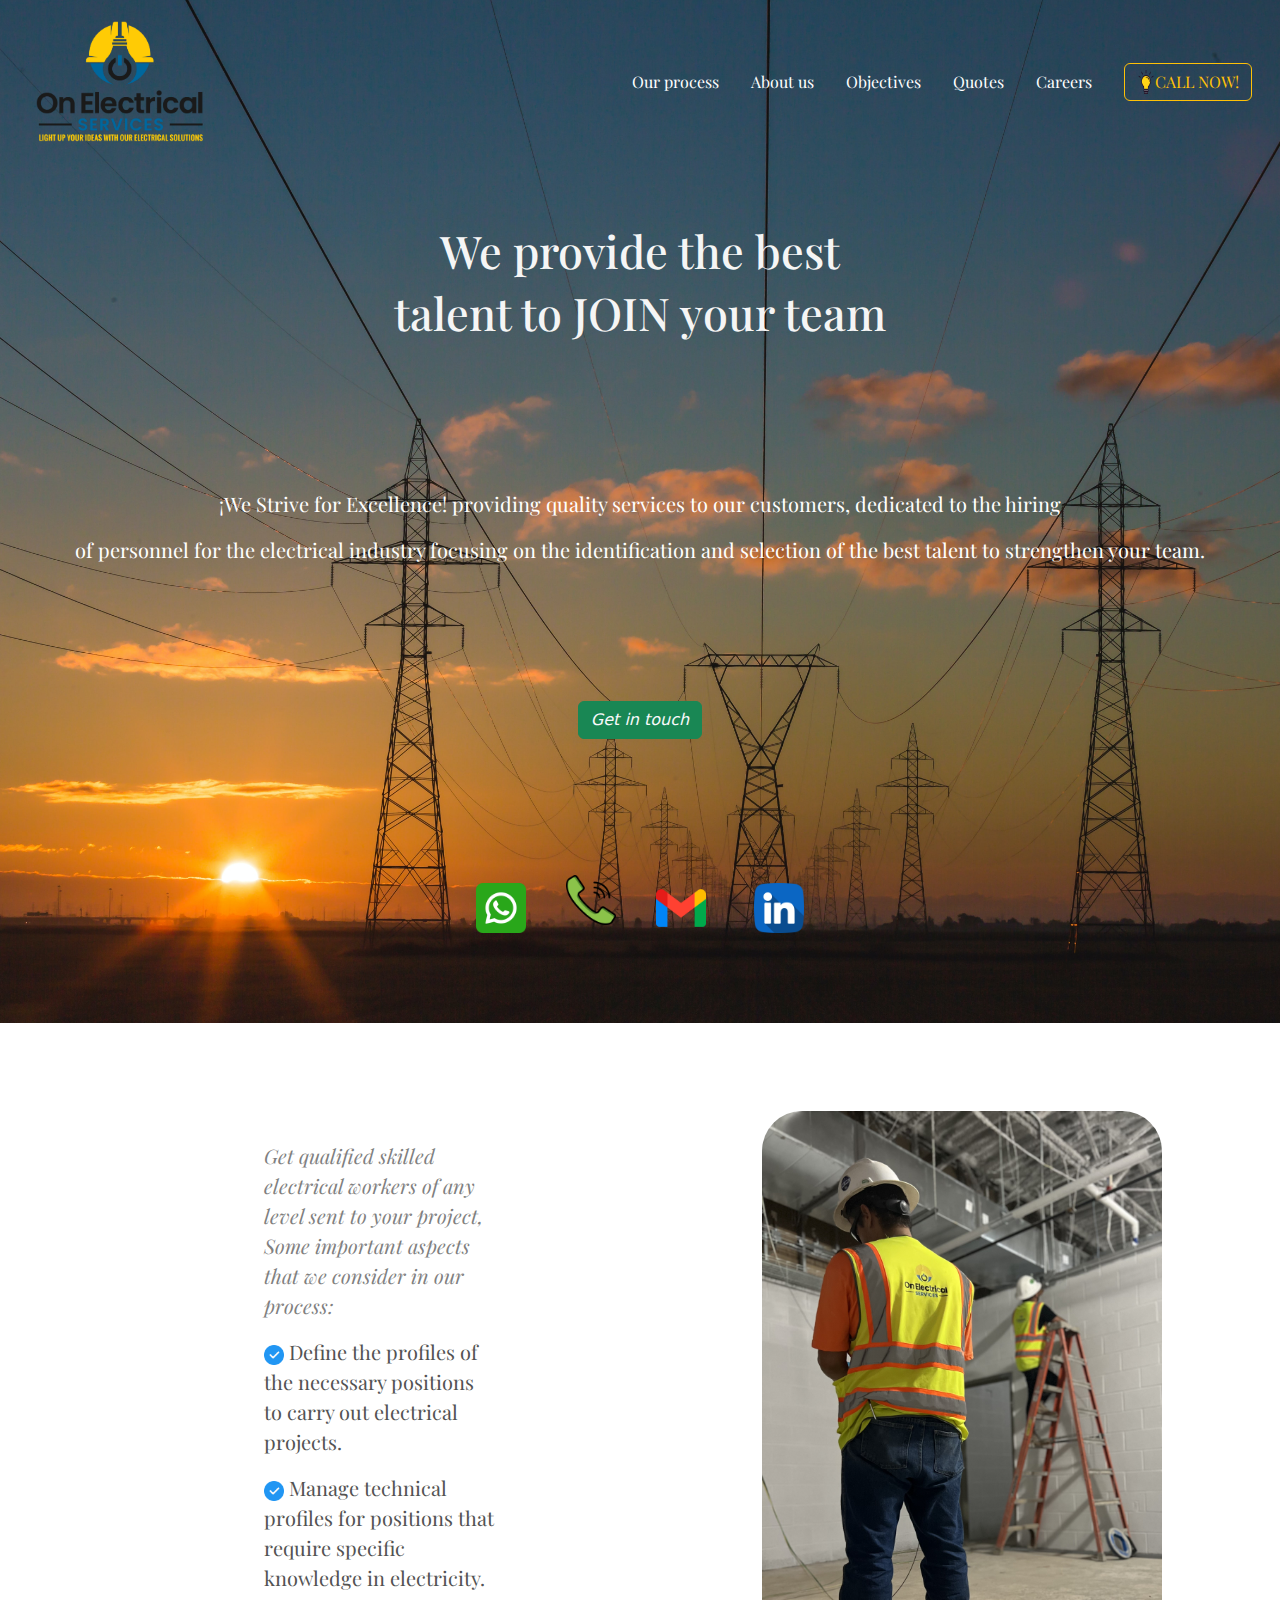
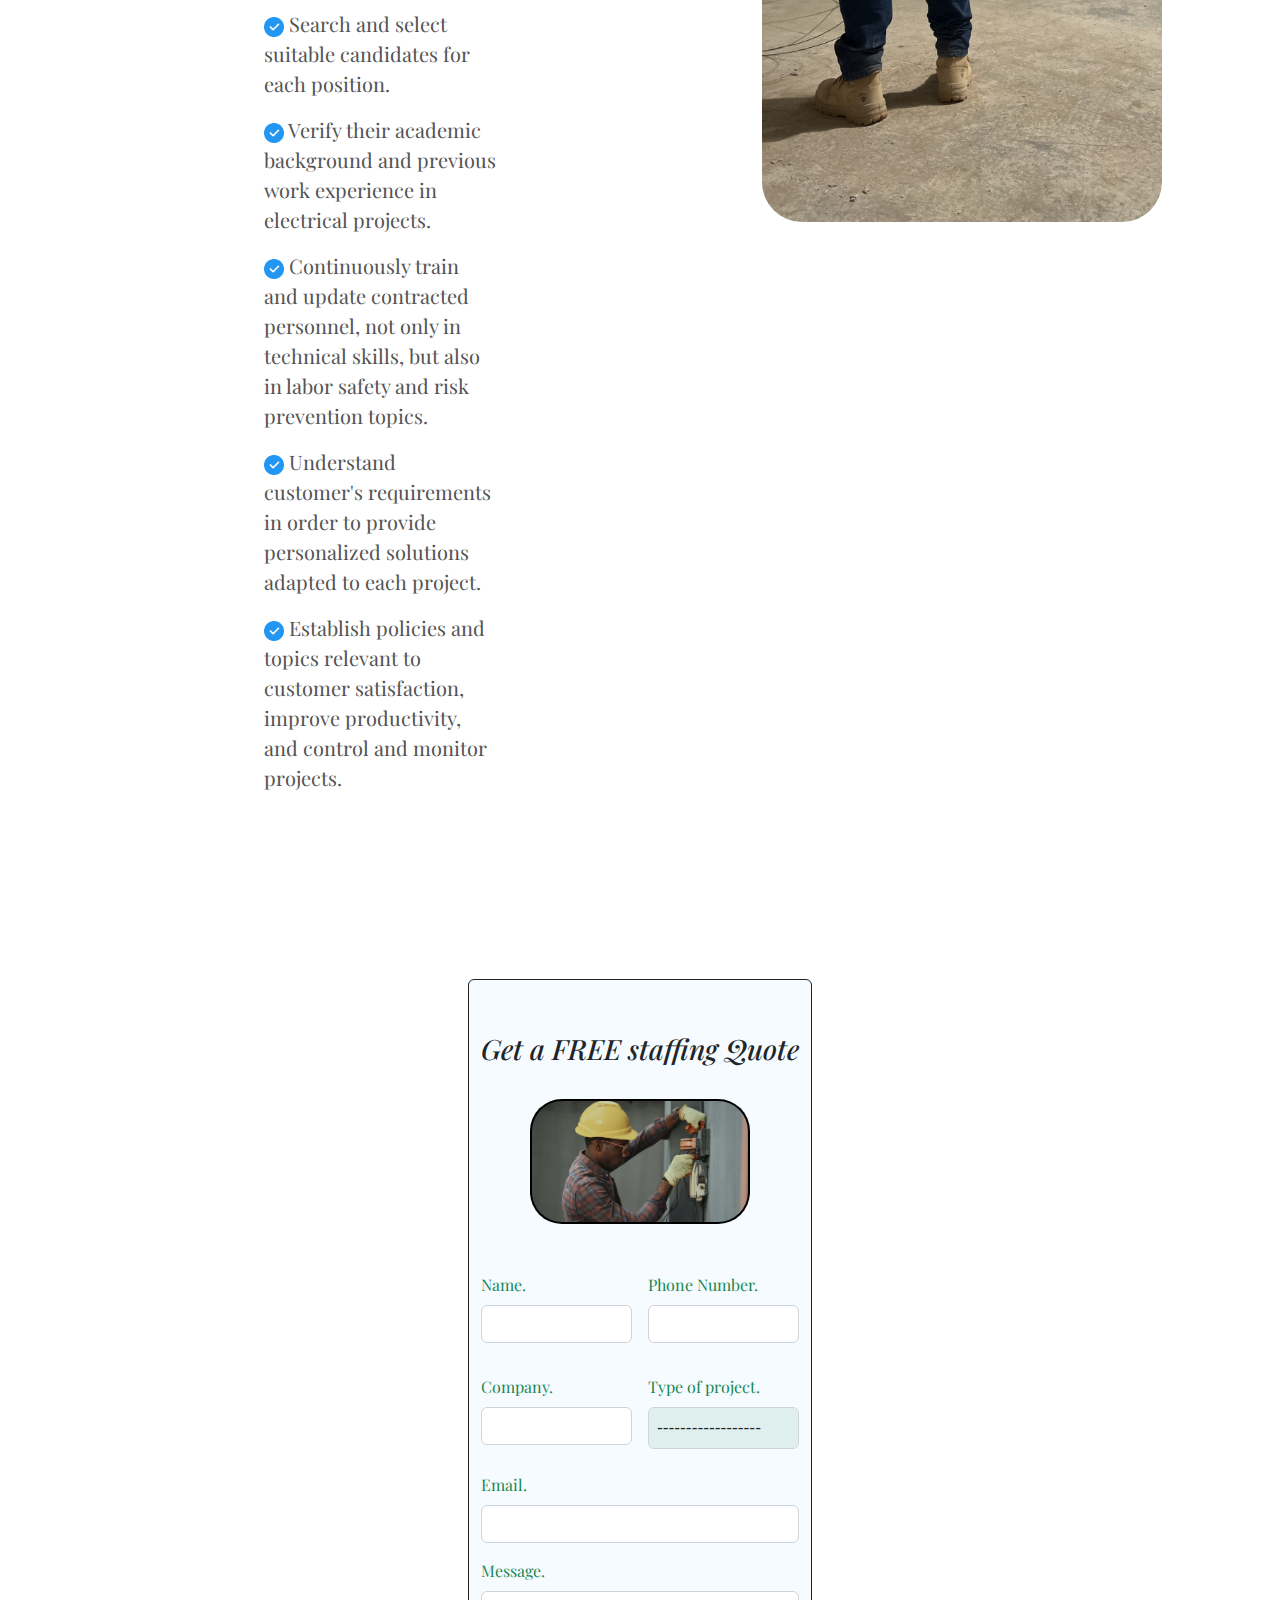
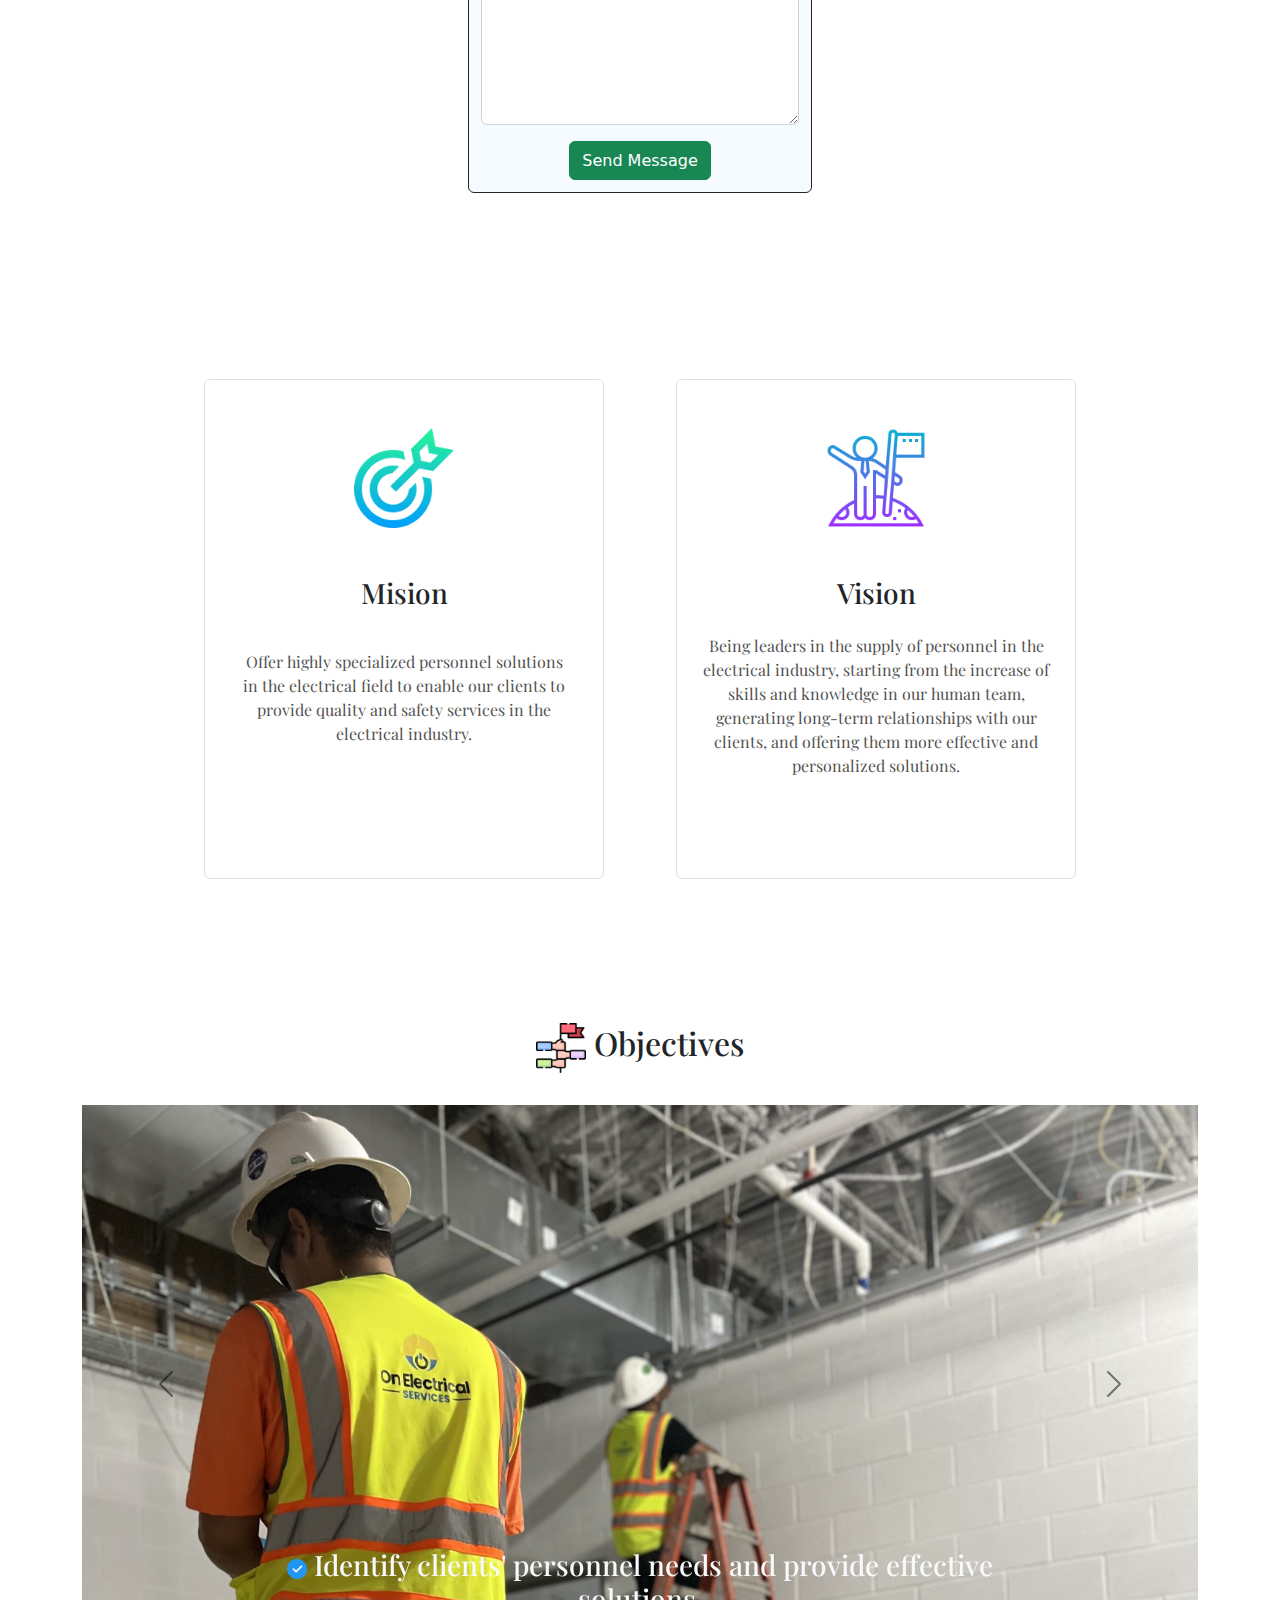
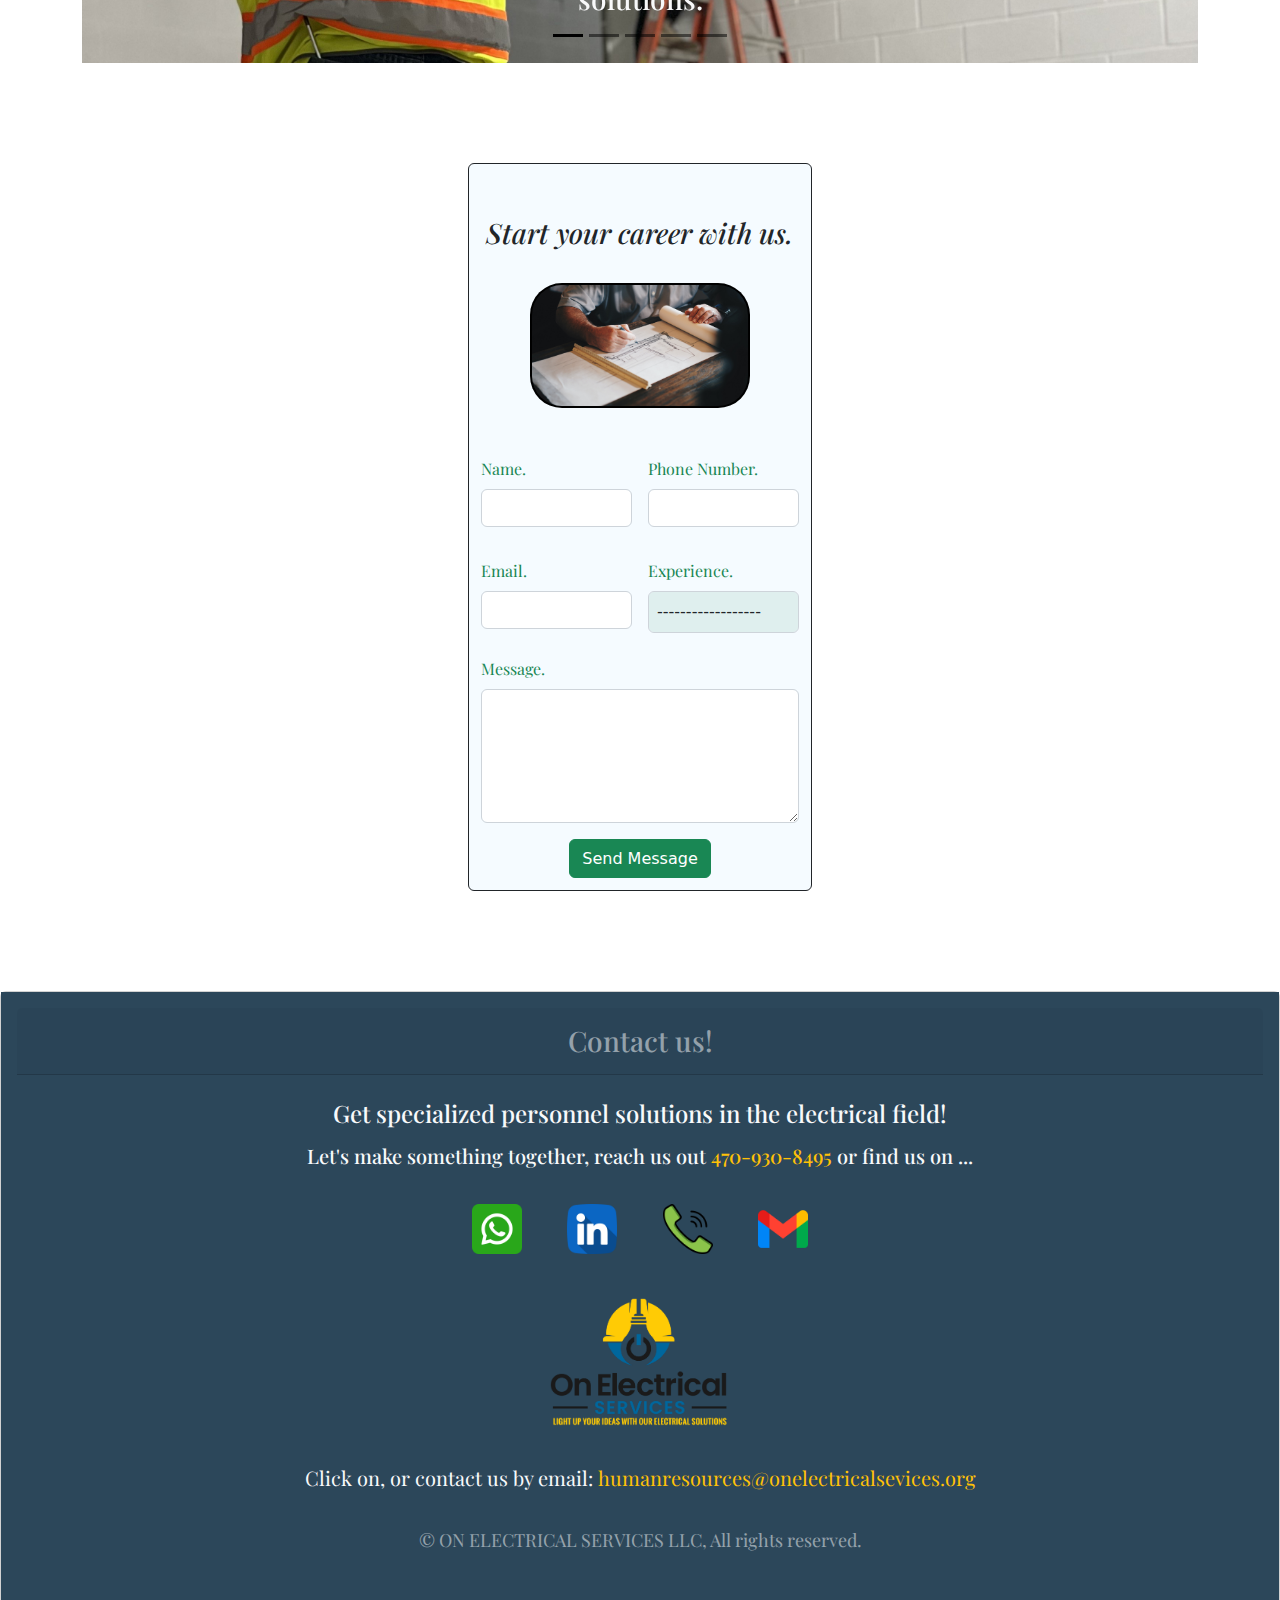
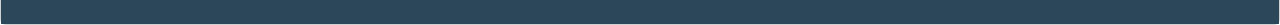
==== index.html @ b0ea3b4b "buttons links and images for send messages" ====
<!DOCTYPE html>
<html lang="en">
<head>
    <meta charset="UTF-8">
    <meta http-equiv="X-UA-Compatible" content="IE=edge">
    <meta name="viewport" content="width=device-width, initial-scale=1.0">
    <!--Favicon-->
    <link rel="shortcut icon" href="./img-PF/favicono.png" type="image/x-icon">
    <!--Mis estilos-->
    <link rel="stylesheet" href="./style.css">
    <!--Estilos de bootstrap-->
    <link rel="stylesheet" href="./bootstrap-5.2.1-dist/css/bootstrap.min.css">

    <title>ON ELECTRICAL SERVICES</title>
    <style>
      @import url('https://fonts.googleapis.com/css2?family=Playfair+Display&display=swap');
      </style>
</head>
<body>
    <!--Navbar-->
    <section>
        <div class="backg" >
            <!--Div del navbar-->
            <div >
                <style>
                    @import url('https://fonts.googleapis.com/css2?family=Roboto:ital,wght@1,300&display=swap');
                    </style>
                <nav class="navbar navbar-expand-lg  ">
                    <div class="container-fluid">
                      <a class="navbar-brand" href="#"><img class="logo1 my-2 mx-4" src="./img-PF/LogoOES.png" alt=""></a>
                      <button class="navbar-toggler" type="button" data-bs-toggle="collapse" data-bs-target="#navbarNavAltMarkup" aria-controls="navbarNavAltMarkup" aria-expanded="false" aria-label="Toggle navigation">
                        <span class="navbar-toggler-icon"></span>
                      </button>
                      <div class="collapse navbar-collapse" id="navbarNavAltMarkup">
                        <div class="navbar-nav ms-auto d-flex align-items-center">
                          <a class="nav-link active text-white newfont fontz hoverbutton mx-2" href="#Ourprocess">Our process</a>
                          <a class="nav-link active text-white fontz hoverbutton mx-2" href="#Aboutus">About us</a>
                          <a class="nav-link active text-white fontz hoverbutton mx-2" href="#Objectives">Objectives</a>
                          <a class="nav-link active text-white fontz hoverbutton mx-2" href="#Quotes">Quotes</a>
                          <a class="nav-link active text-white fontz hoverbutton mx-2" href="#Careers">Careers</a>
                          <div>
                            <a href="tel:+14703143594"><button type="button" class="btn btn-outline-warning mx-3 d-flex fontz"> <img  class="bombilla" src="./img-PF/bombilla.png" alt=""> CALL NOW!</button></a>
                            

                          </div>
                        </div>
                      </div>
                    </div>
                  </nav>
    
            </div>

            <!--div del banner-->
            <div class="bannerwp">
              <style>
                @import url('https://fonts.googleapis.com/css2?family=Roboto:ital,wght@1,500&display=swap');
                </style>
                <!--Div del titulo del banner-->
              <div class="text-center title">
                <h1 class="title1">We provide the best</h1>
                <h1 class="title1"> talent to JOIN your team</h1>
              </div>
              <!--div del parrafo del banner-->
              <div class="parrafo">
                <style>
                  @import url('https://fonts.googleapis.com/css2?family=Roboto:ital,wght@1,300&display=swap');
                  </style>
                <p class="text-center parrafobanner">
                  ¡We Strive for Excellence! providing quality services to our customers, dedicated to the hiring
                 </p>
                 <p class="text-center parrafobanner">
                   of personnel for the electrical industry focusing on the identification and selection of the best talent to strengthen your team.
                 </p>
              </div>
              <div> <!--Texto para el responsive-->
                <p class="text-center parrafobanner_responsive">
                  ¡We Strive for Excellence! providing quality services to our customers, dedicated to the hiring of personnel for the electrical industry focusing on the identification and selection of the best talent to strengthen your team.
                 </p>
              </div>
              <!-- <div class="d-flex justify-content-center" >
                <img class="icono1 " src="./img-PF/bombilla.png" alt="">
              </div> -->
              
              <!-- <div class="parrafo2">
                <p class="text-center parrafobanner">Our team of electricians works with you and your budget</p>
                <p class="text-center parrafobanner">to provide you with practical and affordable electrical repairs and installations.</p>
              </div> -->

              <!-- <div class="parrafo3">
                <h1 class=" text-center parrafobanner2"> ¡GET YOUR QUOTE!</h1>
              </div> -->

              <div class="d-flex justify-content-center buttongt ">
                <button type="submit" class="btn btn-success newfont mbutton text-light"> <i class="material-icons  "> <a href="#message" class="text-light">Get in touch</a> </i> </button>

            </div>

              <div class="d-flex justify-content-center buttongt">
                <a href="http://wa.me/14703143594" target="_blank" rel="noopener noreferrer"> <img class="img6 iconw m-4" src="./img-PF/whatsapp.png" alt=""></a>
                <a href="tel:+14703143594" target="_blank" rel="noopener noreferrer"> <img class="img6 iconw m-3 " src="./img-PF/telefono.png" alt=""></a>
                <a href="mailto:humanresources@onelectricalsevices.org" target=" rel="noopener noreferrer"> <img class="img6 iconw m-4" src="./img-PF/gmail.png" alt=""></a>
                <a href="mailto:humanresources@onelectricalsevices.org" target=" rel="noopener noreferrer"> <img class="img6 iconw m-4" src="./img-PF/linkedin.png" alt=""></a>
              </div>

            </div>


        </div>

    </section>

    <!--segundo banner con menciones y fotos-->

    <section class="m-5" id="Ourprocess">

      <div class="w-100 backcolorcards1 my-5 mx-3 rounded fontz1 d-flex flex-wrap">
        <div class="widthmention1 paddingchecks1 align-items-center">
          <div class="paddingchecks1">
            <div class="">
              <p> <i> Get qualified skilled electrical workers of any level sent to your project, Some important aspects that we consider in our process: </i></p>
             </div>
  
             <div class="fontz12">
              <p> <img class="iconcheck" src="./img-PF/comprobar.png" alt=""> Define the profiles of the necessary positions to carry out electrical projects.</p>
  
             </div>
             <div class="fontz12">
              <p> <img class="iconcheck" src="./img-PF/comprobar.png" alt=""> Manage technical profiles for positions that require specific knowledge in electricity.</p>
  
             </div>
             <div class="fontz12">
              <p> <img class="iconcheck" src="./img-PF/comprobar.png" alt=""> Search and select suitable candidates for each position.</p>
  
             </div>
             <div class="fontz12">
              <p> <img class="iconcheck" src="./img-PF/comprobar.png" alt=""> Verify their academic background and previous work experience in electrical projects.</p>
  
             </div>
             <div class="fontz12">
              <p> <img class="iconcheck" src="./img-PF/comprobar.png" alt=""> Continuously train and update contracted personnel, not only in technical skills, but also in labor safety and risk prevention topics.</p>
  
             </div>
             <div class="fontz12">
              <p> <img class="iconcheck" src="./img-PF/comprobar.png" alt=""> Understand customer's requirements in order to provide personalized solutions adapted to each project.</p>
  
             </div>
             <div class="fontz12">
              <p> <img class="iconcheck" src="./img-PF/comprobar.png" alt=""> Establish policies and topics relevant to customer satisfaction, improve productivity, and control and monitor projects.</p>
  
             </div>

          </div>


        </div>

        <div class="widthmention2 paddingchecks2 ms-auto">
          <div class="d-flex align-items-center">
            <div class="fontz12 d-flex align-items-center m-auto">
              <img class=" d-flex align-items-center imagechecks" src="./img-PF/Electrician1.jpg" alt="">
    
             </div>

          </div>
  
  
  
        </div>
        
      </div>


    </section>

    <section class="marginsam" id="Quotes">

      <div class=" my-5 mx-3 rounded">
       <!--SEND ME A MESSAGE-->
        <!--backcolorgt estilo de color blanco al rededor-->
      <div class="" id="message">
        <div class="d-flex justify-content-center">
            <div class="wsize border border-dark rounded marginsam p-1 backcolorcardsm">
                <div class="d-flex justify-content-center">
                    <h3 class="newfont mt-5"> <i class=""> Get a FREE staffing Quote</i></h3>
                </div>
                <div class="d-flex justify-content-center">
                    <div>
                        <img class="logosize rounded-5" src="./img-PF/ELECTRICIDAD 3.jpg" alt="">
                    </div>
                </div>
                <form action="https://getform.io/f/01c51d78-74ae-4332-b6d8-8dd21e4e601a" method="POST">
                  <div class="my-3 d-flex">
                    <div class="w-50 m-2">
                        <label for="exampleInputname1" class="form-label newfont text-success">Name.</label>
                        <input type="text" class="form-control" id="name" aria-describedby="namelHelp" name="name" >
                    </div>
                    <div class="w-50 m-2">
                        <label for="exampleInputname1" class="form-label newfont text-success">Phone Number.</label>
                        <input type="text" class="form-control" id="name" aria-describedby="namelHelp" name="phoneNumber" >
                    </div>
                    
                    <!-- <div id="textHelp" class="form-text">We'll never share your email with anyone else.</div> -->
                  </div>

                  <div class="my-3 d-flex">
                    <div class="w-50 m-2">
                        <label for="exampleInputname1" class="form-label newfont text-success">Company.</label>
                        <input type="text" class="form-control" id="name" aria-describedby="namelHelp" name="Company" >
                    </div>

                    <div class="w-50 m-2">
                        <label for="exampleInputname1" class="form-label newfont text-success">Type of project.</label>
                        <select type="text" class="form-control bg-success p-2 text-dark bg-opacity-10" id="name" aria-describedby="namelHelp" name="typeofproject"  >
                          <option class="newfont1" value="">------------------</option>

                          <option class="newfont1" value="">Industrial</option>
                          <option class="newfont1" value="">Comercial</option>
                          <option class="newfont1" value="">Other</option>
                        </select>
                    </div>
                    
                  
                    
                    <!-- <div id="textHelp" class="form-text">We'll never share your email with anyone else.</div> -->
                  </div>
                  <div class="my-3">
                    <div class="m-2">
                        <label for="exampleInputname1" class="form-label newfont text-success">Email.</label>
                        <input type="text" class="form-control" id="name" aria-describedby="namelHelp" name="email" >

                    </div>
                  </div>




                  <div class="my-3">
                    <div class="m-2">
                        <label for="exampleFormControlTextarea1" class="form-label newfont text-success">Message.</label>
                <textarea class="form-control" id="description" name="message" rows="5" placeholder=" "></textarea>

                    </div>
                  </div>
                  <div class="d-flex justify-content-center ">
                    <button type="submit" class="btn btn-success newfont mb-2"> <i class="material-icons newfont "></i> Send Message </button>

                </div>
                </form>
            </div>
        </div>
    </div>

      </div>


    </section>


    <!--mision y vision-->
    <section class="marginmyv" id="Aboutus">
      <div class="backcolor m-5">
        <style> @import url('https://fonts.googleapis.com/css2?family=Inika:wght@700&display=swap'); </style>
        <div class="d-flex justify-content-around flex-wrap">

            <!--mision-->
            <div class="card m-3 border border-info-subtle" style="width: 400px; height: 500px;">
              <div class="d-flex justify-content-center my-5">
                <img style="width: 100px; height: 100px;" src="./img-PF/mision.png" alt="">
              </div>
                <div class="backcolorcard d-flex justify-content-center align-items-center text-center">
                  <h3 class=" card-title newfont text-dark">Mision</h3>
                </div>
                <div class="card-body">
                  <div>
                    <p class="newfont1 text-center p-3"> Offer highly specialized personnel solutions in the electrical field to enable our clients to provide quality and safety services in the electrical industry. </p>

                  </div>

                </div>
              </div>

              <!--vision-->
              <div class="  card m-3 border border-info-subtle" style="width: 400px; height: 500px;">
                <div class="d-flex justify-content-center my-5">
                  <img style="width: 100px; height: 100px;" src="./img-PF/vision.png" alt="">
                </div>
                <div class=" backcolorcard d-flex justify-content-center align-items-center text-center">
                  <h3 class=" card-title newfont text-dark">Vision</h3>
                </div>
                <div class="">
                  <div>
                    <p class="newfont1 text-center p-3"> Being leaders in the supply of personnel in the electrical industry, starting from the increase of skills and knowledge in our human team, generating long-term relationships with our clients, and offering them more effective and personalized solutions. </p>
                  </div>

                </div>
              </div>
      
        </div>
      
      </div>
      
    </section>

    <!--Carrusel Objetivos-->

   <section class="m-5" id="Objectives">
    <div class="container my-5">
      <div class="d-flex justify-content-center m-3" >
        <h2 class="newfont"> <img class="my-2" style="width: 50px; height: 50px;" src="./img-PF/obj2.png" alt=""> Objectives</h2>
      </div>
      <div id="carouselExampleDark" class="carousel carousel-dark slide" data-bs-ride="carousel">
        <div class="carousel-indicators">
          <button type="button" data-bs-target="#carouselExampleDark" data-bs-slide-to="0" class="active" aria-current="true" aria-label="Slide 1"></button>
          <button type="button" data-bs-target="#carouselExampleDark" data-bs-slide-to="1" aria-label="Slide 2"></button>
          <button type="button" data-bs-target="#carouselExampleDark" data-bs-slide-to="2" aria-label="Slide 3"></button>
          <button type="button" data-bs-target="#carouselExampleDark" data-bs-slide-to="3" aria-label="Slide 4"></button>
          <button type="button" data-bs-target="#carouselExampleDark" data-bs-slide-to="4" aria-label="Slide 5"></button>
        </div>
        <div class="carousel-inner">
          <div class="carousel-item active" data-bs-interval="7000">
            <img src="./img-PF/ELEC4.jpg" class="d-block w-100" alt="...">
            <div class="carousel-caption d-none d-md-block">
              <h5><img src="./img-PF/" alt=""></h5>
              <h3 class="text-light newfont1"> <img class="iconcheck" src="./img-PF/comprobar.png" alt=""> Identify clients' personnel needs and provide effective solutions.</h3>
            </div>
          </div>
          <div class="carousel-item" data-bs-interval="2000">
            <img src="./img-PF/ELEC2.jpg" class="d-block w-100" alt="...">
            <div class="carousel-caption d-none d-md-block">
              <h5></h5>
              <h3 class="text-light newfont1" ><img class="iconcheck" src="./img-PF/comprobar.png" alt=""> Form a team of professionals specialized in the electrical industry to guarantee the quality of the work provided.</h3>
            </div>
          </div>
          <div class="carousel-item">
            <img src="./img-PF/ELEC5.jpg" class="d-block w-100" alt="...">
            <div class="carousel-caption d-none d-md-block">
              <h5></h5>
              <h3 class="text-light newfont1"><img class="iconcheck" src="./img-PF/comprobar.png" alt=""> Provide excellent customer service by providing appropriate technical advice for the development of their projects.</h3>
            </div>
          </div>
          <div class="carousel-item">
            <img src="./img-PF/ELEC6.jpg" class="d-block w-100" alt="...">
            <div class="carousel-caption d-none d-md-block">
              <h5></h5>
              <h3 class="text-light newfont1"><img class="iconcheck" src="./img-PF/comprobar.png" alt=""> Increase our presence in the national market by establishing long-term relationships with the main companies in the electrical industry.</h3>
            </div>
          </div>
          <div class="carousel-item">
            <img src="./img-PF/ELEC7.jpg" class="d-block w-100" alt="...">
            <div class="carousel-caption d-none d-md-block">
              <h5></h5>
              <h3 class="text-light newfont1"><img class="iconcheck" src="./img-PF/comprobar.png" alt=""> Promote labor safety policies in each of the projects developed and comply with established legal regulations.</h3>
            </div>
          </div>
        </div>
        <button class="carousel-control-prev" type="button" data-bs-target="#carouselExampleDark" data-bs-slide="prev">
          <span class="carousel-control-prev-icon" aria-hidden="true"></span>
          <span class="visually-hidden">Previous</span>
        </button>
        <button class="carousel-control-next" type="button" data-bs-target="#carouselExampleDark" data-bs-slide="next">
          <span class="carousel-control-next-icon" aria-hidden="true"></span>
          <span class="visually-hidden">Next</span>
        </button>
      </div>
  
     </section>

    </div>

    <section class="marginsam  " id="Careers">

      <div class=" my-5 mx-3 rounded">
       <!--SEND ME A MESSAGE-->
        
      <div class="" id="message">
        <div class="d-flex justify-content-center">
            <div class="wsize border border-dark rounded marginsam p-1 backcolorcardsm ">
                <div class="d-flex justify-content-center">
                    <h3 class="newfont mt-5"> <i class=""> Start your career with us.</i></h3>
                </div>
                <div class="d-flex justify-content-center">
                    <div>
                        <img class="logosize rounded-5" src="./img-PF/ELECTRICIDAD5.jpg" alt="">
                    </div>
                </div>
                <form action="https://getform.io/f/01c51d78-74ae-4332-b6d8-8dd21e4e601a" method="POST">
                  <div class="my-3 d-flex">
                    <div class="w-50 m-2">
                        <label for="exampleInputname1" class="form-label newfont text-success">Name.</label>
                        <input type="text" class="form-control" id="name" aria-describedby="namelHelp" name="name" >
                    </div>
                    <div class="w-50 m-2">
                        <label for="exampleInputname1" class="form-label newfont text-success">Phone Number.</label>
                        <input type="text" class="form-control" id="name" aria-describedby="namelHelp" name="phoneNumber" >
                    </div>
                    
                    <!-- <div id="textHelp" class="form-text">We'll never share your email with anyone else.</div> -->
                  </div>

                  <div class="my-3 d-flex">
                    <div class="w-50 m-2">
                        <label for="exampleInputname1" class="form-label newfont text-success">Email.</label>
                        <input type="text" class="form-control" id="name" aria-describedby="namelHelp" name="Company" >
                    </div>

                    <div class="w-50 m-2">
                        <label for="exampleInputname1" class="form-label newfont text-success">Experience.</label>
                        <select type="text" class="form-control bg-success p-2 text-dark bg-opacity-10" id="name" aria-describedby="namelHelp" name="typeofproject"  >
                          <option class="newfont1" value="">------------------</option>

                          <option class="newfont1" value="">0-1 Years</option>
                          <option class="newfont1" value="">1-2 Years</option>
                          <option class="newfont1" value="">2-5 Years</option>
                          <option class="newfont1" value="">5 Years or more </option>
                        </select>
                    </div>
                    
                  
                    
                    <!-- <div id="textHelp" class="form-text">We'll never share your email with anyone else.</div> -->
                  </div>

                  <div class="my-3">
                    <div class="m-2">
                        <label for="exampleFormControlTextarea1" class="form-label newfont text-success">Message.</label>
                <textarea class="form-control" id="description" name="message" rows="5" placeholder=" "></textarea>

                    </div>
                  </div>
                  <div class="d-flex justify-content-center ">
                    <button type="submit" class="btn btn-success newfont mb-2"> <i class="material-icons newfont "></i> Send Message </button>

                </div>
                </form>
            </div>
        </div>
    </div>

      </div>


    </section>



    <!--Footer text-white-50-->
<section>
  <div> 
    <div class="card">
      <div class="bgft p-3">
          <h3 class=" card-header text-center newfont1 text-white-50 p-3 ">Contact us!</h3>
              <div class="card-body">
                  <h4 class="card-title principalFF text-center m-2 titleresp newfont1 text-light">Get specialized personnel solutions in the electrical field!</h4>
                  <h5 class="card-text principalFF text-center text-success m-3 subtitleresp newfont1 text-light">Let's make something together, reach us out <a href=""><p class="subtitleresp newfont1 text-warning displine">470-930-8495</p></a> or find us on ...</h5>
                  <div class="d-flex justify-content-center align-items-center flex-wrap">
                    <div"> <!-- redshover -->
                <a href="http://wa.me/14703143594" target="_blank" rel="noopener noreferrer"> <img class=" imgredsocial imgredresp" src="./img-PF/whatsapp.png" alt=""></a>
                <a href="http://linkedin.com/in/jairo-hernandez-a55663207" target="_blank" rel="noopener noreferrer"><img class="imgredsocial imgredresp" src="./img-PF/linkedin.png" alt="error de cargue"></a>
                <a href="tel:+14703143594" target="_blank" rel="noopener noreferrer"> <img class="imgredsocial  imgredresp" src="./img-PF/telefono.png" alt=""></a>
                <a href="mailto:humanresources@onelectricalsevices.org" target="_blank" rel="noopener noreferrer"> <img class="imgredsocial  imgredresp" src="./img-PF/gmail.png" alt=""></a>
                </div>
                <div class="d-flex justify-content-center m-4 ">
                  <a class="navbar-brand" href="#"><img class="logo2" src="./img-PF/LogoOES.png" alt=""></a>

                </div>
                    <div>
                        <h5 class="footersubtitle principalFF footersubresp text-center newfont1 text-light ">Click on, or contact us by email: <a href="mailto:humanresources@onelectricalsevices.org"><p class="subtitleresp newfont1 text-warning displine"> humanresources@onelectricalsevices.org</p></a></h5>
                        <h5 class="footersubtitle1 principalFF footersubresp2 text-center newfont1 text-white-50"> © ON ELECTRICAL SERVICES LLC, All rights reserved. </h5>

                    </div>

<!--                   <a href="#" class="btn btn-primary principalFF">Go somewhere</a> -->
                </div>
        </div>

    </div>


</div>

  </div>
</section>
    

<!--Acciones de JS de bootstrap-->
    <script src="./bootstrap-5.2.1-dist/js/bootstrap.min.js"></script>
    <script src="./javascript.js"></script>
</body>
</html>
---- style.css ----
/* Estilos de la navbar*/
a {
    text-decoration: none !important;
}

.backg {
    background-image: url(img-PF/banner.jpg) !important;
    background-size: cover;
    width: 100%;
}

@media (min-width: 980px) {
    .bannerwp {
        width: 100%;
        height: 800px;
    } 
}

@media (max-width: 980px) {
    .bannerwp {
        width: 100%;
        height: 500px;
    } 

}

.bombilla {
    width: 18px;
}

.hoverbutton:hover{
    color: gray!important ;
}

.fontz {
    font-family: 'Playfair Display', serif!important;
    font-size: 16px !important;
}
/*Media query para volver responsive el banner*/

/*Pantalla grande*/
@media (min-width: 980px){
    .title1 {
        font-family: 'Playfair Display', serif!important;
        font-size: 45px !important;
        color: whitesmoke;
    }

    .title {
        margin-top: 60px;
    }

    .parrafobanner {
        font-family: 'Playfair Display', serif!important;
        font-size: 20px !important;
    }

    .parrafo {
        margin-top: 150px;
        font-family: 'Playfair Display', serif!important;
        color:#ffffff ;
    }

    .parrafobanner_responsive{
        width: 0%;
        font-size: 0%;

    }
    .icono1 {
        margin-top: 50px;
        width: 200px;
    }
    .parrafo2 {
        margin-top: 120px;
        font-family: 'Playfair Display', serif!important;
        color:#ffffff ;
    
    }
    .parrafo3 {
        margin-top: 160px;
        font-family: 'Playfair Display', serif!important;
        color:#ffffff ;
    
    }
    .parrafobanner2 {
        font-family: 'Playfair Display', serif!important;
        font-size: 36px !important;
        color: white;
        letter-spacing: 0;
        text-shadow: -1px -1px 1px #0b60a9, 1px -1px 1px #0b60a9, -1px 1px 1px #0b60a9, 1px 1px 1px #0b60a9;
    
    }
    .iconw{
        width: 50px;
    }

    .iconw:hover{
        width: 56px;
    }
    .logo1 {
        width: 170px;
    
    }
    
    .buttongt{
        margin-top: 120px;
    }
    .displine {
        display: inline;
    }
}

/*segundo banner con menciones y fotos*/
/*Pantalla pequeña*/
@media (max-width: 980px){
    .widthmention1{
        width: 100%;
    }
    .widthmention2{
        width: 100%;
    }

    .iconcheck{
        width: 20px;
    }
    
    .paddingchecks1{
        padding-left: 10px;
        padding-top: 20px;
        padding-right: 15px;
        padding-bottom: 20px;
    }
    .paddingchecks2{
        padding-left: 0px;
        padding-top: 0px;
        padding-right: 25px;
        padding-bottom: 0px;
    }
    
    .imagechecks{
        width: 240px;
        border-radius: 40px;
    }
    .title1 {
        font-family: 'Playfair Display', serif!important;
        font-size: 26px !important;
        color: whitesmoke;
    }

    .title {
        margin-top: 50px;
    }

    .parrafobanner {
       /*  font-family: 'Roboto', sans-serif !important;
        font-size: 14px !important; */
        width: 0%;
        font-size: 0%;
    }

    .parrafo {
        /* margin-top: 26px;
        font-family: 'Roboto', sans-serif !important;
        color:#ffffff ; */
        width: 0%;
        font-size: 0%;
    }

    .mbutton{
        margin-bottom: 30px;
    }

    .parrafobanner_responsive{
        font-family: 'Playfair Display', serif!important;
        font-size: 14px !important;
        color: whitesmoke;
        padding-left: 10px;
        padding-right: 10px;
        margin-bottom: 40px;
    }
    .icono1 {
        margin-top: 20px;
        width: 70px;
    }
    .parrafo2 {
        width: 0%;
        font-size: 0%;

    
    }
    .parrafo3 {
        margin-top: 26px;
        font-family: 'Playfair Display', serif!important;
        color:#ffffff ;
    
    }
    .parrafobanner2 {
        font-family: 'Playfair Display', serif!important;
        font-size: 24px !important;
        color: white;
        letter-spacing: 0;
        text-shadow: -1px -1px 1px #0b60a9, 1px -1px 1px #0b60a9, -1px 1px 1px #0b60a9, 1px 1px 1px #0b60a9;
    
    }
    .iconw{
        width: 36px;
    }

    .logo1{
        width: 130px;
        margin-left: 0px !important;

}
.displine {
    display: inline;
}



  
}

/*pantalla grande*/
@media (min-width: 980px){

.widthmention1{
    width: 50%;
}
.widthmention2{
    width: 50%;
}
    
.iconm {
    transform: translateY(0);
    transition: all .4s ease;
}

:hover .iconm {
    transform: rotateY(-10px);
}

.backcolorcards1 {
    background-color: #ffffff;
}

.backcolorcardsm {
    background-color: #f5fbff;
}

.backcolorgt{
    background-color: aliceblue;
}

.logosize{
    width: 240px;
    background-color: black;
    margin: 25px;
    padding: 2px;
}

.fontz1 {
    font-family: 'Playfair Display', serif!important;
    font-size: 20px !important;
    color: gray;
}

.fontz12 {
    font-family: 'Playfair Display', serif!important;
    font-size: 20px !important;
    color: rgb(83, 83, 83);
}

.iconcheck{
    width: 20px;
}

.paddingchecks1{
    padding-left: 100px;
    padding-top: 35px;
    padding-right: 80px;
    padding-bottom: 35px;
}
.paddingchecks2{
    padding-left: 100px;
    padding-top: 40px;
    padding-right: 80px;
    padding-bottom: 40px;
}

.imagechecks{
    width: 400px;
    border-radius: 40px;
}

/*margin de mision y vision*/
.marginmyv{
    margin: 120px;
}
.newfont11 {
    font-family: 'Playfair Display', serif!important;
    color: rgb(83, 83, 83);

}



}


/*Tarjetas de mision y vision*/
.backcolorcards{
    background: rgb(26,109,175);
    background: linear-gradient(90deg, rgba(26,109,175,1) 0%, rgba(25,135,84,1) 98%);
    
    }

    .backcolorcard {
        background-color: #ffffff;
        color: white !important;
        
    }
    .newfont {
        font-family: 'Playfair Display', serif;
    
    }
    .newfont1 {
        font-family: 'Playfair Display', serif!important;
        color: rgb(83, 83, 83);
    
    }
 
    .backcolor {
        background-color: #ffffff;
    }

  /*FOOTER*/


@media (min-width: 980px) {

    .imgredsocial {
        width: 50px;
        margin: 20px;
    }
    .imgredsocial11 {
        width: 60px;
        margin-left: 230px;
        margin-right: 20px;
    }
    .footertitle {
        text-align: center;
        font-weight: lighter;
    }
    .footersubtitle1 {
        text-align: center;
        margin: 40px;
        font-weight: lighter;
        color: gray;
        font-size: 18px;
    
    }
    .footersubtitle {
        text-align: center;
        margin: 40px;
        font-weight: lighter;
    }
    
    .personalimg{
        width: 150px;
        margin-left: 40px;
    
    }
    
    .redshover:hover{
        width: 70px ;
    }
    
    
    }
    @media (max-width: 980px) {
    .personalimg{
        width: 120px;
        margin: 20px;
    
    }
    .titleresp{
        font-size: 17px;
        padding-bottom: 15px;
    
    }
    .subtitleresp{
        font-size: 15px;
    
    
    }
    
    .imgredresp{
        width: 45px;
        margin-left: 10px;
        margin-right: 10px;
        margin-top: 30px;
        margin-bottom: 30px;
    }
    
    .footersubresp{
        font-size: 15px;
        padding-bottom: 30px;
        padding-top: 15px;
    
    }
    .footersubresp2{
        font-size: 13px;
        
    
    }
    }
    
    /*Tamano de la imagen del toast*/
    
    .imgsize1{
        width: 30px;
    }
    
    
    /*SEND ME A MESSAGE*/
    @media (min-width: 980px) {
        .wsize {
            width: 30% !important;
            background-color: white;
            margin-top: 30px;
            margin-bottom: 50px;
            padding: 40px;
        }
        .logosize{
            width: 220px;
            background-color: black;
            margin: 25px;
            padding: 2px;
        }
        .marginsam{
            margin: 50px;
        }
    
      /*   .signborderstyle{
            margin: 150px;
        } */
    }
    @media (max-width: 980px) {
        .wsize {
            width: 90% !important;
            background-color: white;
            margin-bottom: 50px;
            margin-right: 10px;
            margin-left: 10px;
            padding-top: 40px;
            padding-left: 20px;
            padding-right: 20px;
            padding-bottom: 15px;
        }
        .logosize{
            width: 200px;
            background-color: black;
            margin: 25px;
            padding: 2px;
        }
        .marginsam{
            margin: 10px;
        }
    }
    
    .bgft{
        background-color: #2c475a;
    }

    .logo2{
        width: 180px;
    }

    .backcolorcardsm{
        background-color: #f5fbff ;
    }
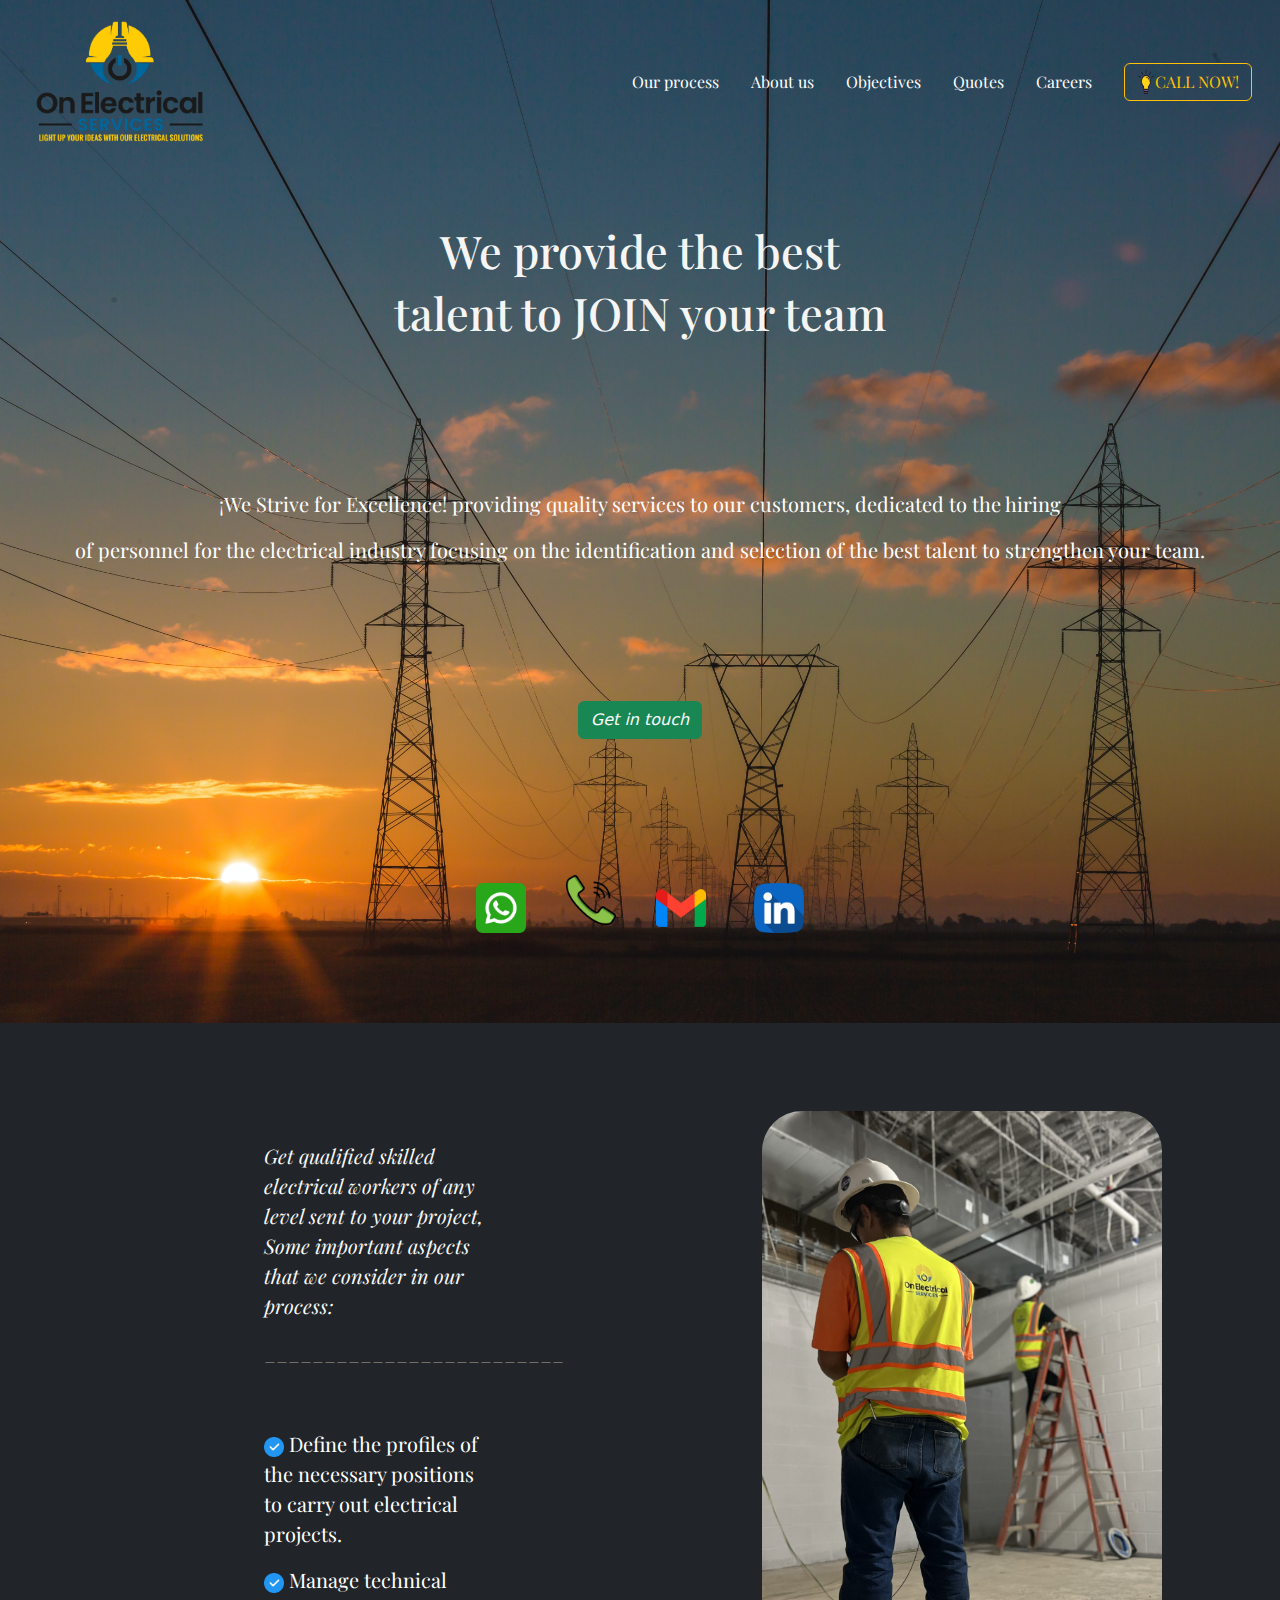
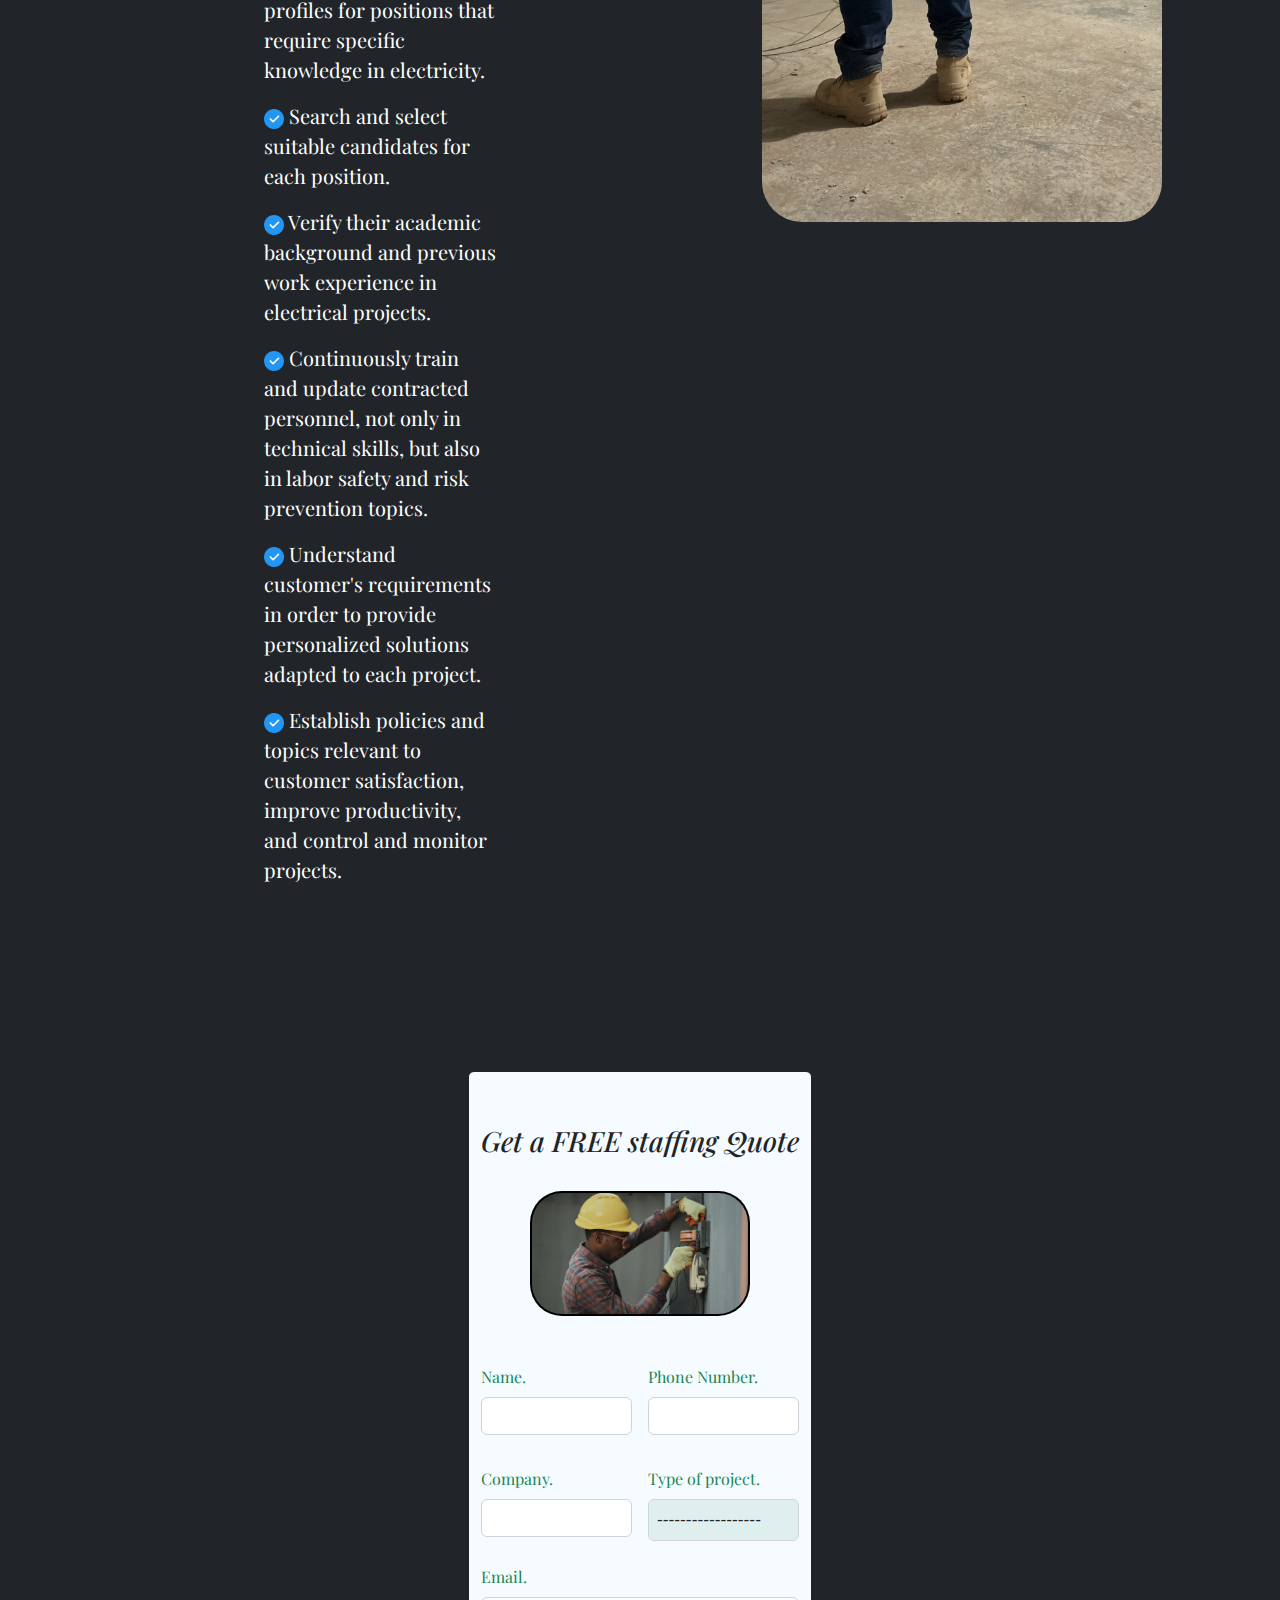
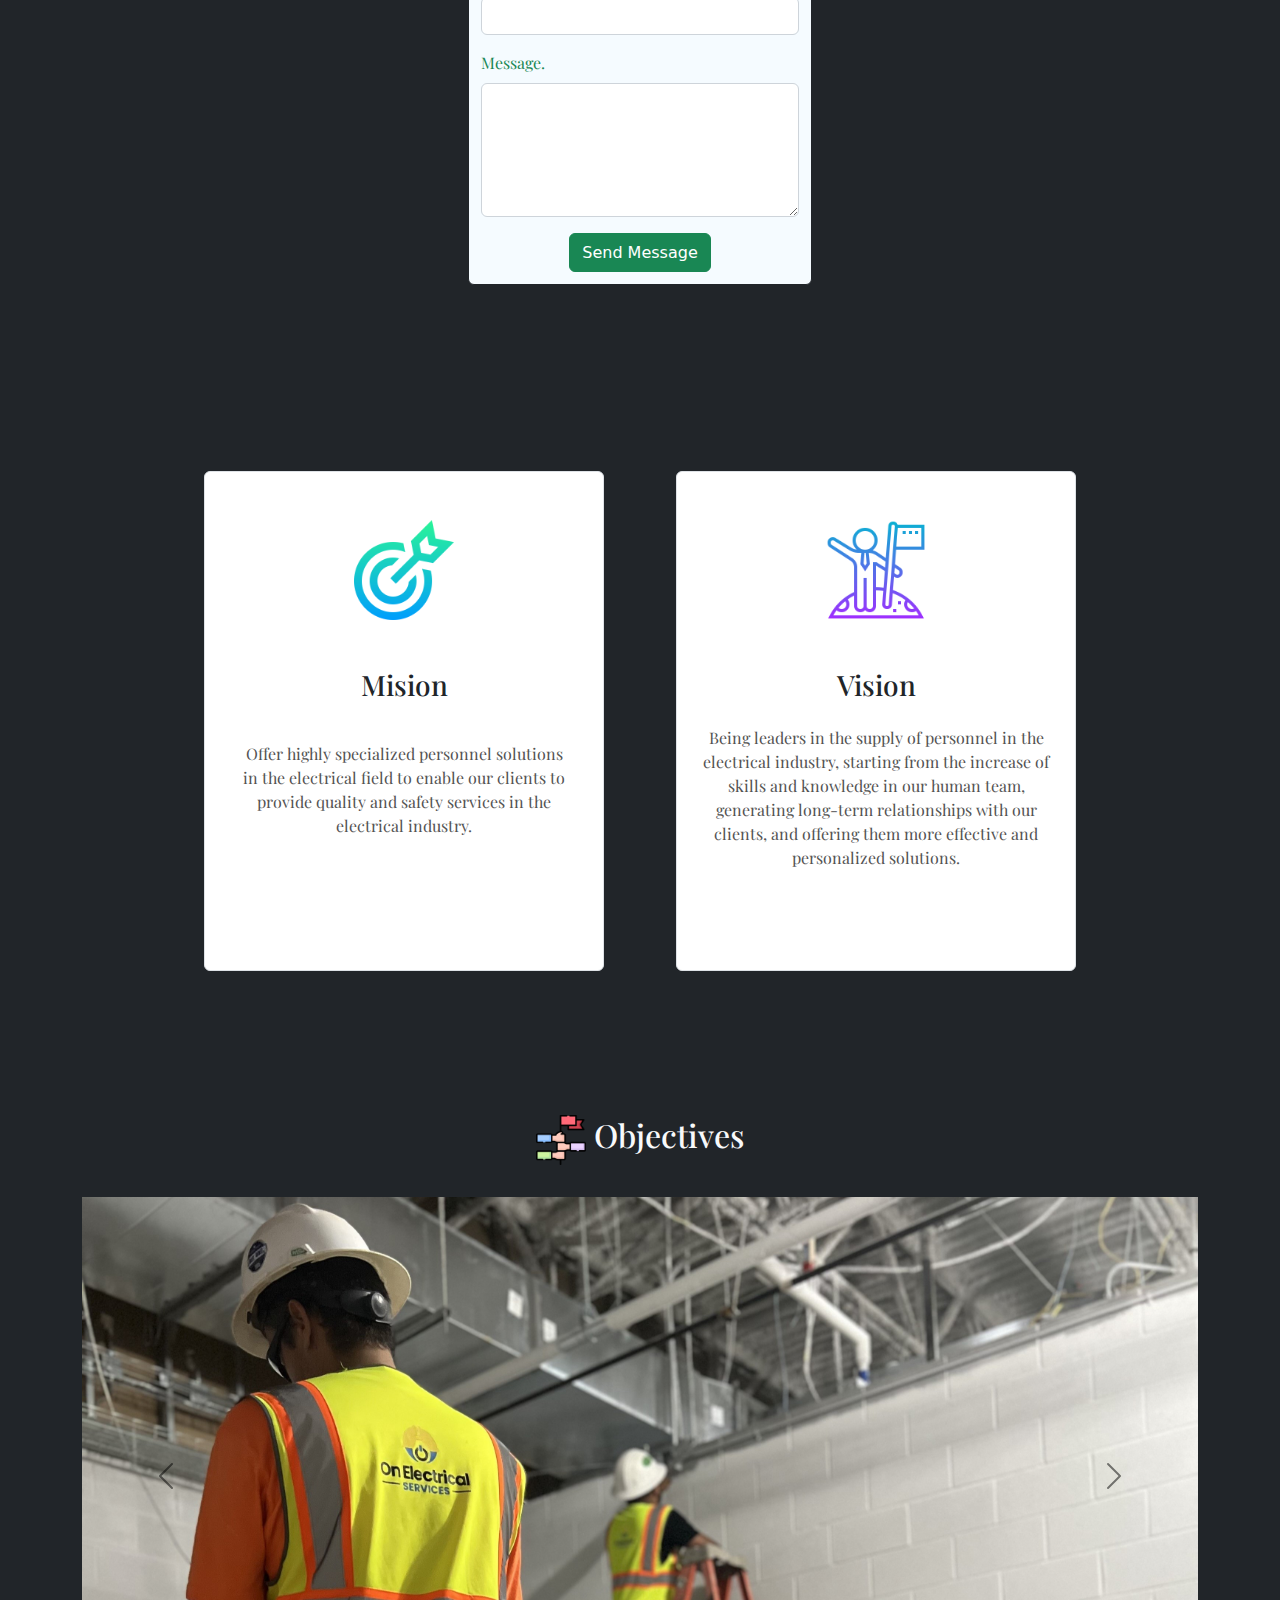
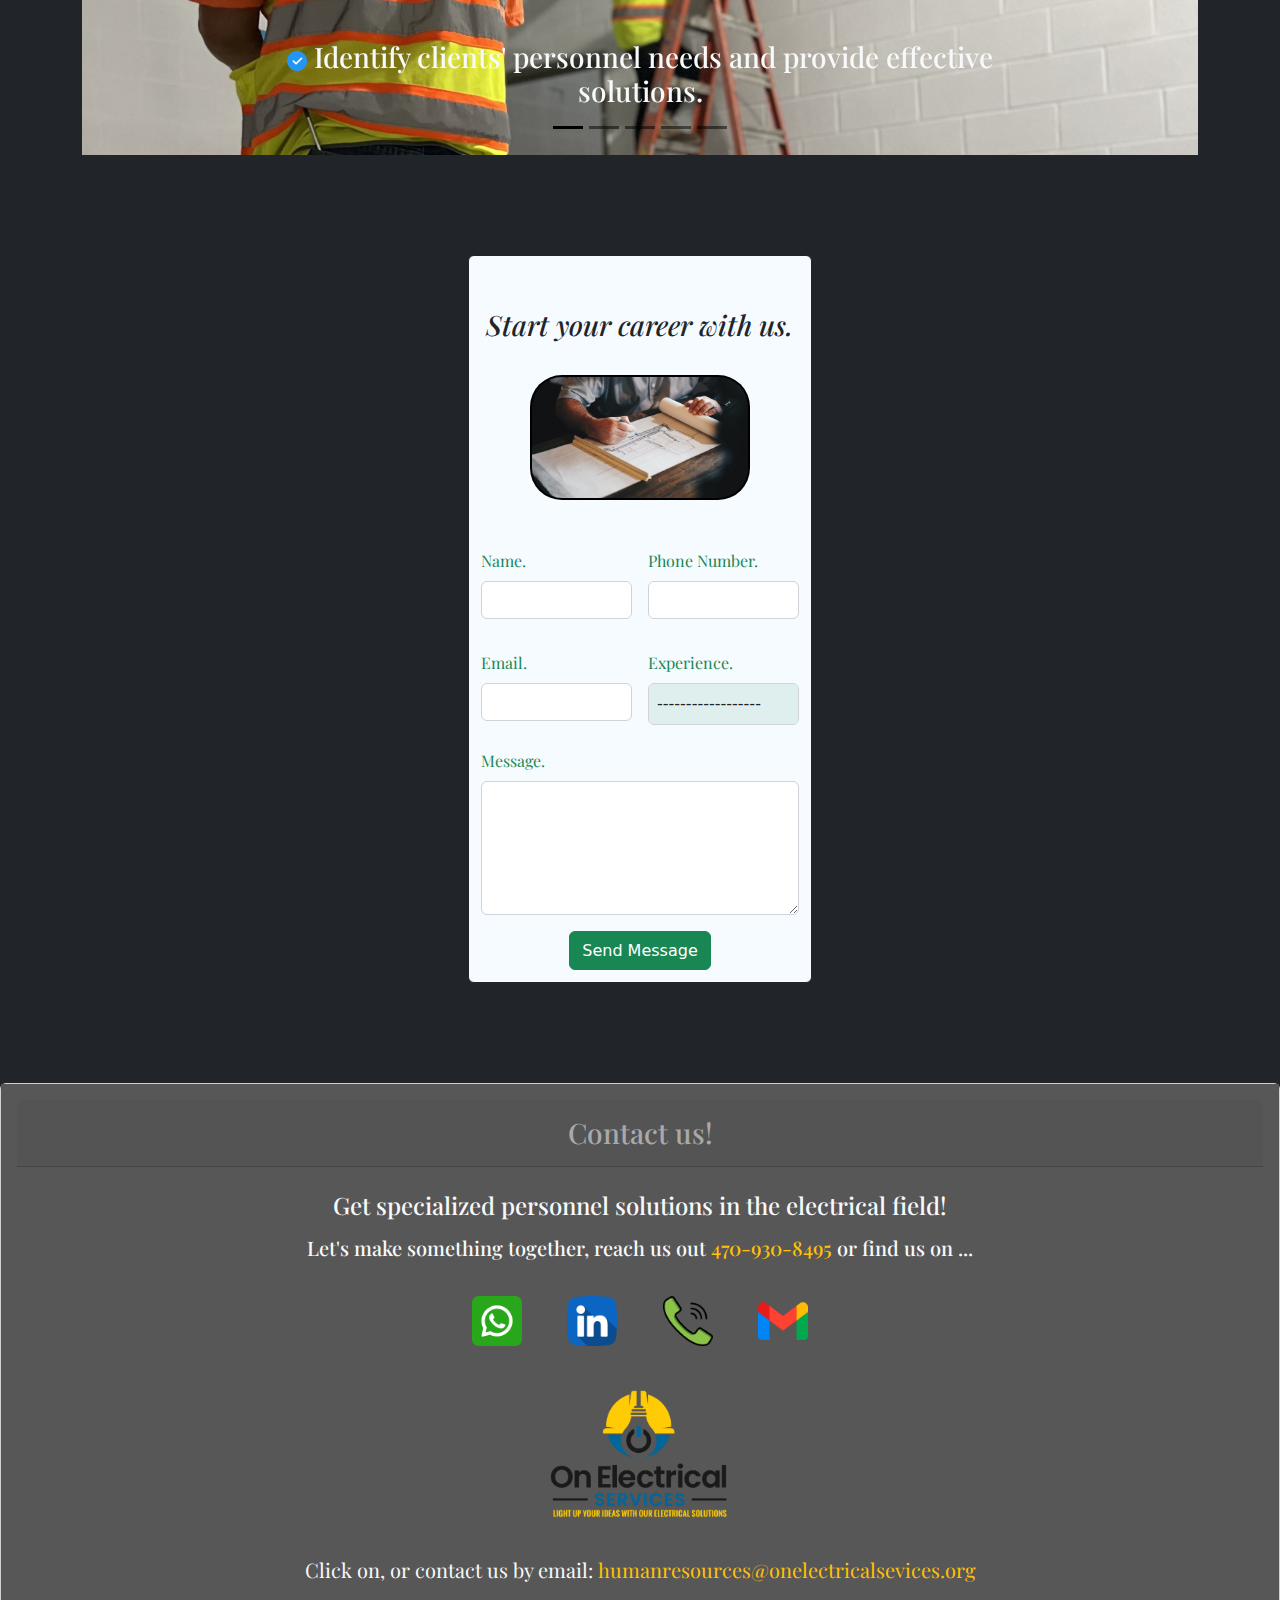
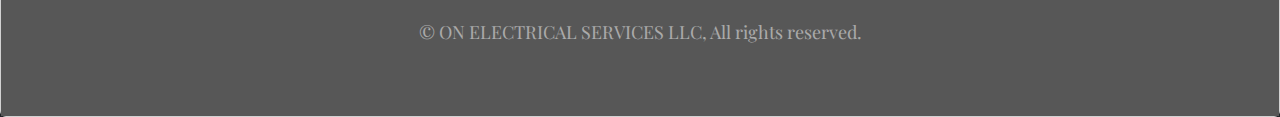
==== commit 73aec247: "design changes" ====
--- a/index.html
+++ b/index.html
@@ -16,7 +16,7 @@
       @import url('https://fonts.googleapis.com/css2?family=Playfair+Display&display=swap');
       </style>
 </head>
-<body>
+<body class="bg-dark">
     <!--Navbar-->
     <section>
         <div class="backg" >
@@ -98,8 +98,8 @@
               <div class="d-flex justify-content-center buttongt">
                 <a href="http://wa.me/14703143594" target="_blank" rel="noopener noreferrer"> <img class="img6 iconw m-4" src="./img-PF/whatsapp.png" alt=""></a>
                 <a href="tel:+14703143594" target="_blank" rel="noopener noreferrer"> <img class="img6 iconw m-3 " src="./img-PF/telefono.png" alt=""></a>
-                <a href="mailto:humanresources@onelectricalsevices.org" target=" rel="noopener noreferrer"> <img class="img6 iconw m-4" src="./img-PF/gmail.png" alt=""></a>
-                <a href="mailto:humanresources@onelectricalsevices.org" target=" rel="noopener noreferrer"> <img class="img6 iconw m-4" src="./img-PF/linkedin.png" alt=""></a>
+                <a href="mailto:humanresources@onelectricalsevices.org" target="_blank" rel="noopener noreferrer"> <img class="img6 iconw m-4" src="./img-PF/gmail.png" alt=""></a>
+                <a href="mailto:humanresources@onelectricalsevices.org" target="_blank" rel="noopener noreferrer"> <img class="img6 iconw m-4" src="./img-PF/linkedin.png" alt=""></a>
               </div>
 
             </div>
@@ -109,15 +109,23 @@
 
     </section>
 
-    <!--segundo banner con menciones y fotos-->
-
-    <section class="m-5" id="Ourprocess">
-
-      <div class="w-100 backcolorcards1 my-5 mx-3 rounded fontz1 d-flex flex-wrap">
+    <section class="bg-dark">
+         <!--segundo banner con menciones y fotos-->
+
+    <section class=" m-5" id="Ourprocess">
+
+      <div class="w-100 bg-dark my-5 mx-3 rounded fontz1 d-flex flex-wrap">
         <div class="widthmention1 paddingchecks1 align-items-center">
           <div class="paddingchecks1">
             <div class="">
-              <p> <i> Get qualified skilled electrical workers of any level sent to your project, Some important aspects that we consider in our process: </i></p>
+              <p class="text-light"> <i> Get qualified skilled electrical workers of any level sent to your project, Some important aspects that we consider in our process: </i></p>
+             </div>
+
+             <div>
+              <p class=" text-center">_________________________</p>
+             </div>
+             <div class="ldivisora">
+              <p class="ldivisora">__________________________________</p>
              </div>
   
              <div class="fontz12">
@@ -188,7 +196,7 @@
                         <img class="logosize rounded-5" src="./img-PF/ELECTRICIDAD 3.jpg" alt="">
                     </div>
                 </div>
-                <form action="https://getform.io/f/01c51d78-74ae-4332-b6d8-8dd21e4e601a" method="POST">
+                <form action="https://getform.io/f/5cc10ccd-f382-44fd-9d5e-fa6cb56dab31" method="POST">
                   <div class="my-3 d-flex">
                     <div class="w-50 m-2">
                         <label for="exampleInputname1" class="form-label newfont text-success">Name.</label>
@@ -258,7 +266,7 @@
 
     <!--mision y vision-->
     <section class="marginmyv" id="Aboutus">
-      <div class="backcolor m-5">
+      <div class="bg-dark m-5">
         <style> @import url('https://fonts.googleapis.com/css2?family=Inika:wght@700&display=swap'); </style>
         <div class="d-flex justify-content-around flex-wrap">
 
@@ -306,7 +314,7 @@
    <section class="m-5" id="Objectives">
     <div class="container my-5">
       <div class="d-flex justify-content-center m-3" >
-        <h2 class="newfont"> <img class="my-2" style="width: 50px; height: 50px;" src="./img-PF/obj2.png" alt=""> Objectives</h2>
+        <h2 class="newfont text-light"> <img class="my-2" style="width: 50px; height: 50px;" src="./img-PF/obj2.png" alt=""> Objectives</h2>
       </div>
       <div id="carouselExampleDark" class="carousel carousel-dark slide" data-bs-ride="carousel">
         <div class="carousel-indicators">
@@ -383,7 +391,7 @@
                         <img class="logosize rounded-5" src="./img-PF/ELECTRICIDAD5.jpg" alt="">
                     </div>
                 </div>
-                <form action="https://getform.io/f/01c51d78-74ae-4332-b6d8-8dd21e4e601a" method="POST">
+                <form action="https://getform.io/f/5cc10ccd-f382-44fd-9d5e-fa6cb56dab31" method="POST">
                   <div class="my-3 d-flex">
                     <div class="w-50 m-2">
                         <label for="exampleInputname1" class="form-label newfont text-success">Name.</label>
@@ -400,12 +408,12 @@
                   <div class="my-3 d-flex">
                     <div class="w-50 m-2">
                         <label for="exampleInputname1" class="form-label newfont text-success">Email.</label>
-                        <input type="text" class="form-control" id="name" aria-describedby="namelHelp" name="Company" >
+                        <input type="text" class="form-control" id="name" aria-describedby="namelHelp" name="Email" >
                     </div>
 
                     <div class="w-50 m-2">
                         <label for="exampleInputname1" class="form-label newfont text-success">Experience.</label>
-                        <select type="text" class="form-control bg-success p-2 text-dark bg-opacity-10" id="name" aria-describedby="namelHelp" name="typeofproject"  >
+                        <select type="text" class="form-control bg-success p-2 text-dark bg-opacity-10" id="name" aria-describedby="namelHelp" name="experience"  >
                           <option class="newfont1" value="">------------------</option>
 
                           <option class="newfont1" value="">0-1 Years</option>
@@ -440,6 +448,10 @@
 
 
     </section>
+
+      
+    </section>
+
 
 
 
--- a/style.css
+++ b/style.css
@@ -8,6 +8,7 @@
     background-size: cover;
     width: 100%;
 }
+
 
 @media (min-width: 980px) {
     .bannerwp {
@@ -122,6 +123,10 @@
 
     .iconcheck{
         width: 20px;
+    }
+
+    .ldivisora{
+        color: #f5fbff;
     }
     
     .paddingchecks1{
@@ -215,6 +220,10 @@
     display: inline;
 }
 
+.fontz12{
+    color: #f5fbff;
+}
+
 
 
   
@@ -228,6 +237,10 @@
 }
 .widthmention2{
     width: 50%;
+}
+.ldivisora{
+    color: #212529;
+    width: 0%;
 }
     
 .iconm {
@@ -267,7 +280,7 @@
 .fontz12 {
     font-family: 'Playfair Display', serif!important;
     font-size: 20px !important;
-    color: rgb(83, 83, 83);
+    color: rgb(255, 255, 255);
 }
 
 .iconcheck{
@@ -468,9 +481,14 @@
         }
     }
     
-    .bgft{
+    /*ANTIGUO COLOR DE FOOTER*/
+    /*.bgft{
         background-color: #2c475a;
-    }
+    }*/
+       .bgft{
+        background-color: #575757;
+    }
+
 
     .logo2{
         width: 180px;
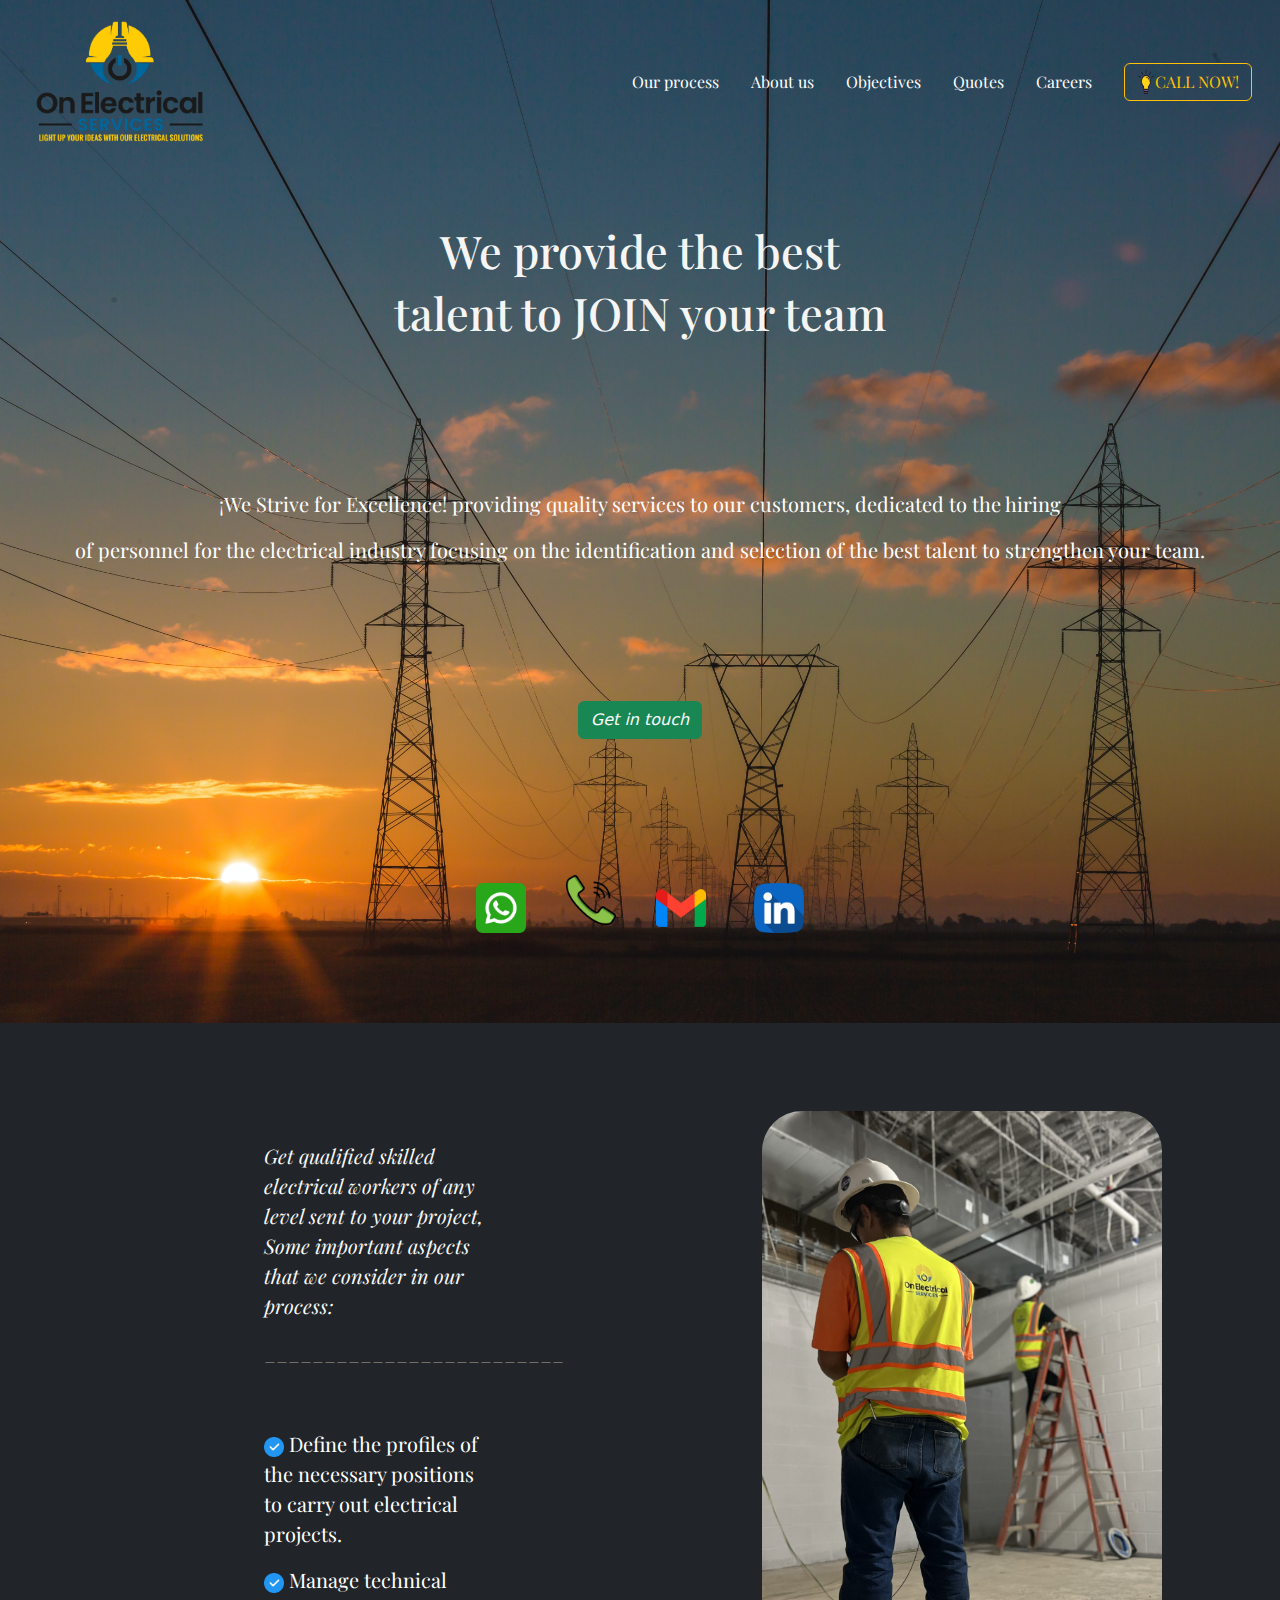
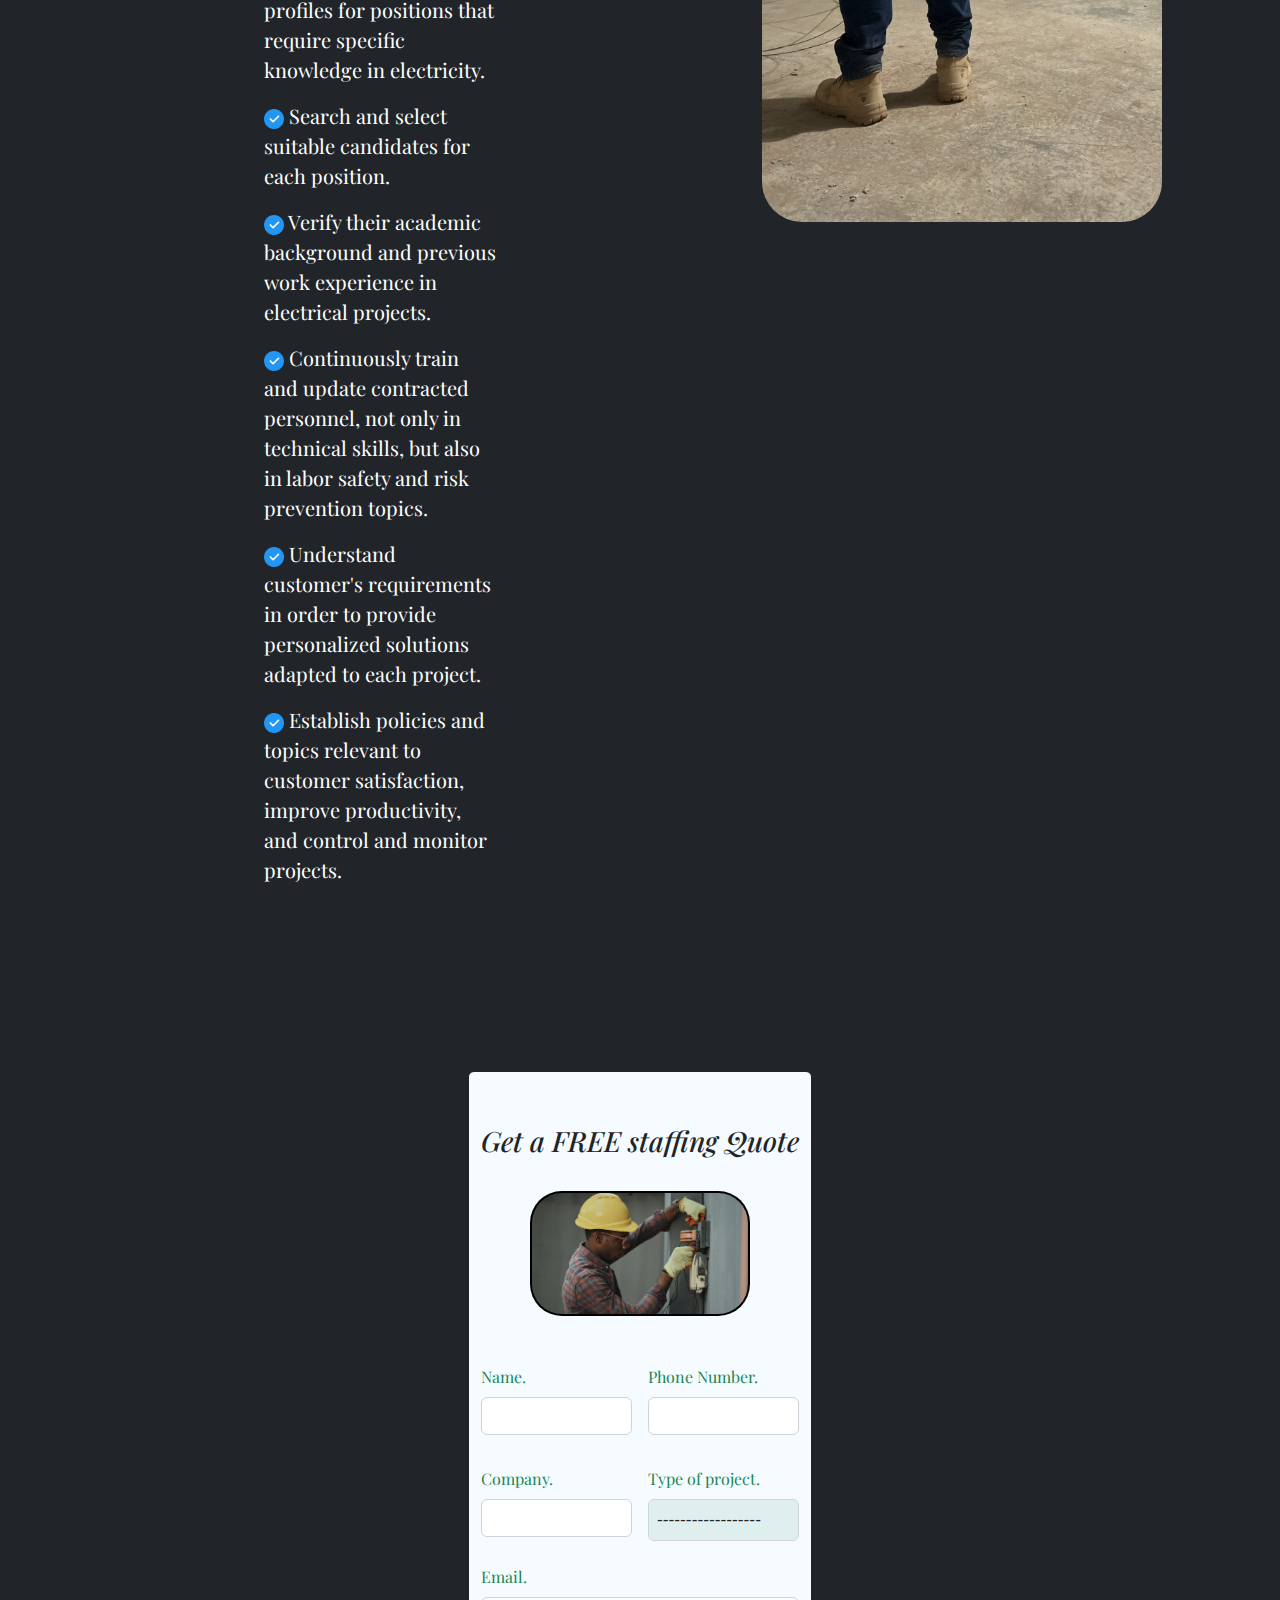
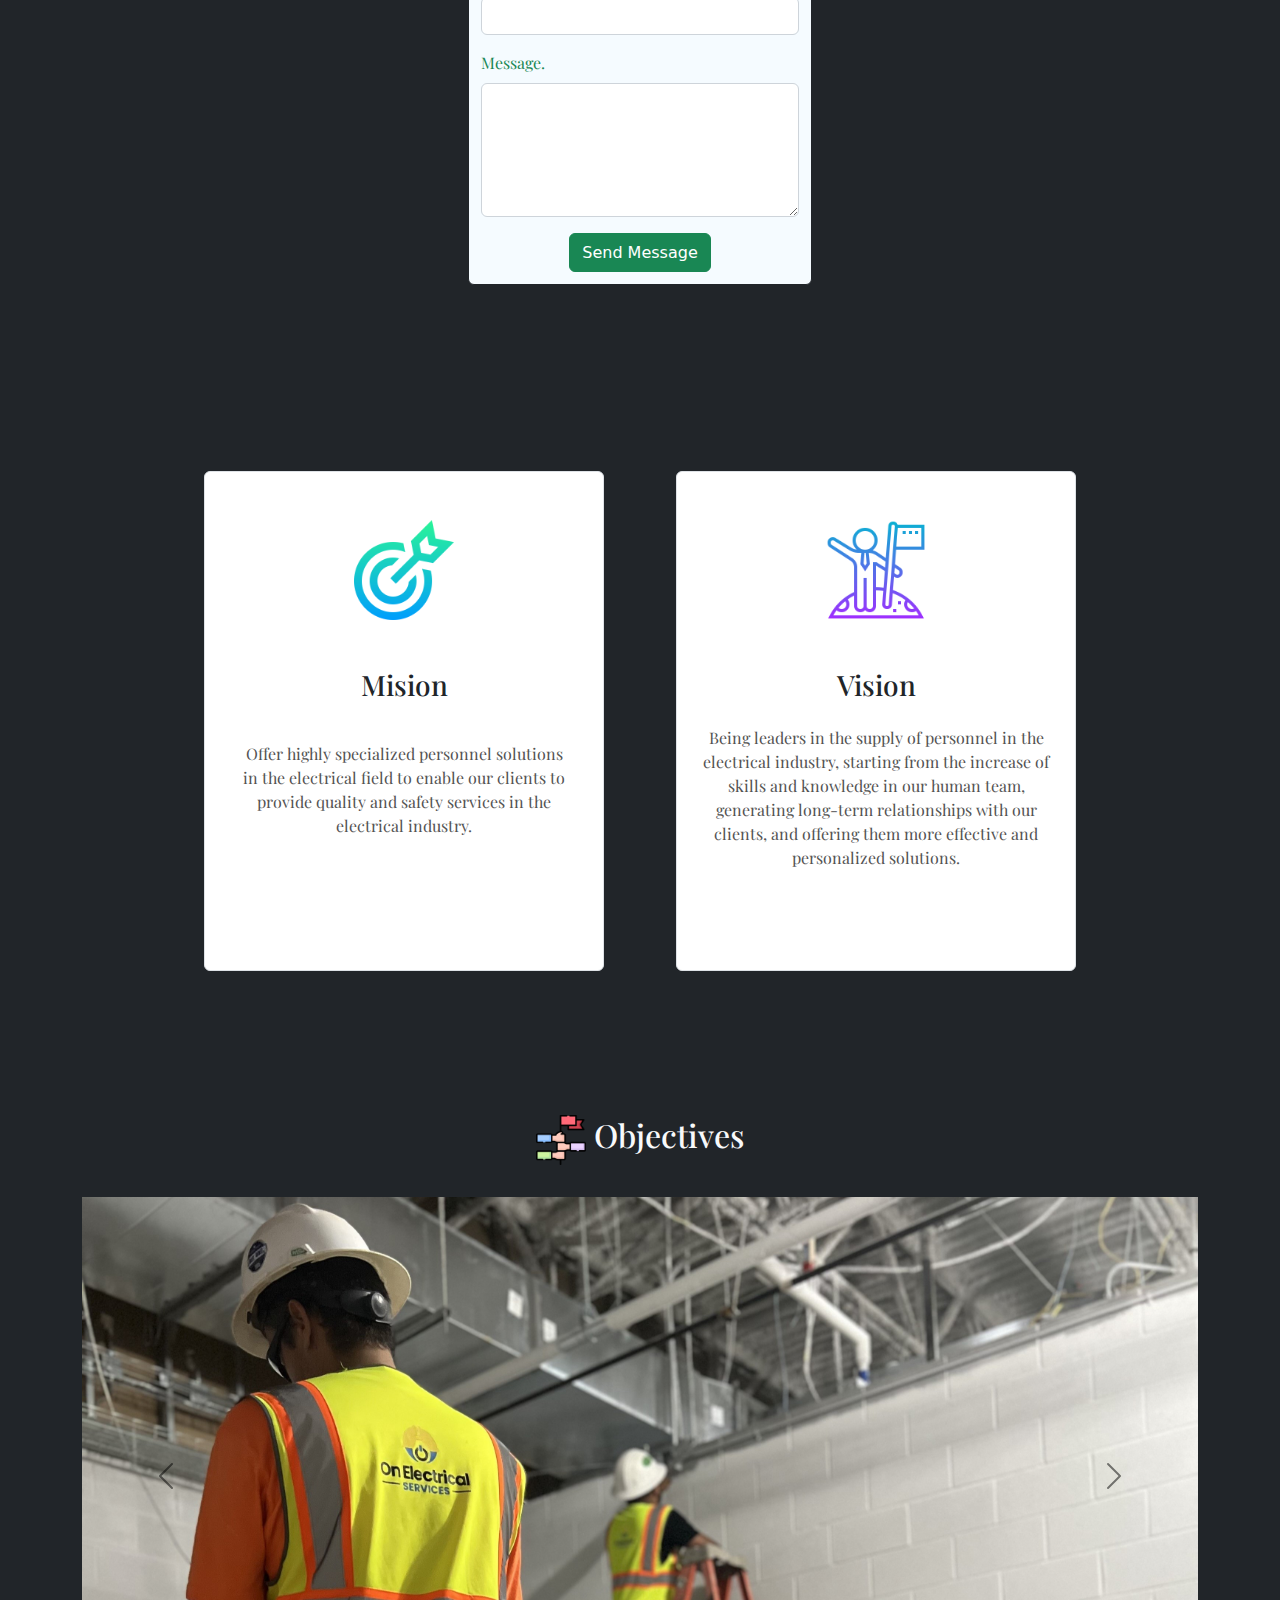
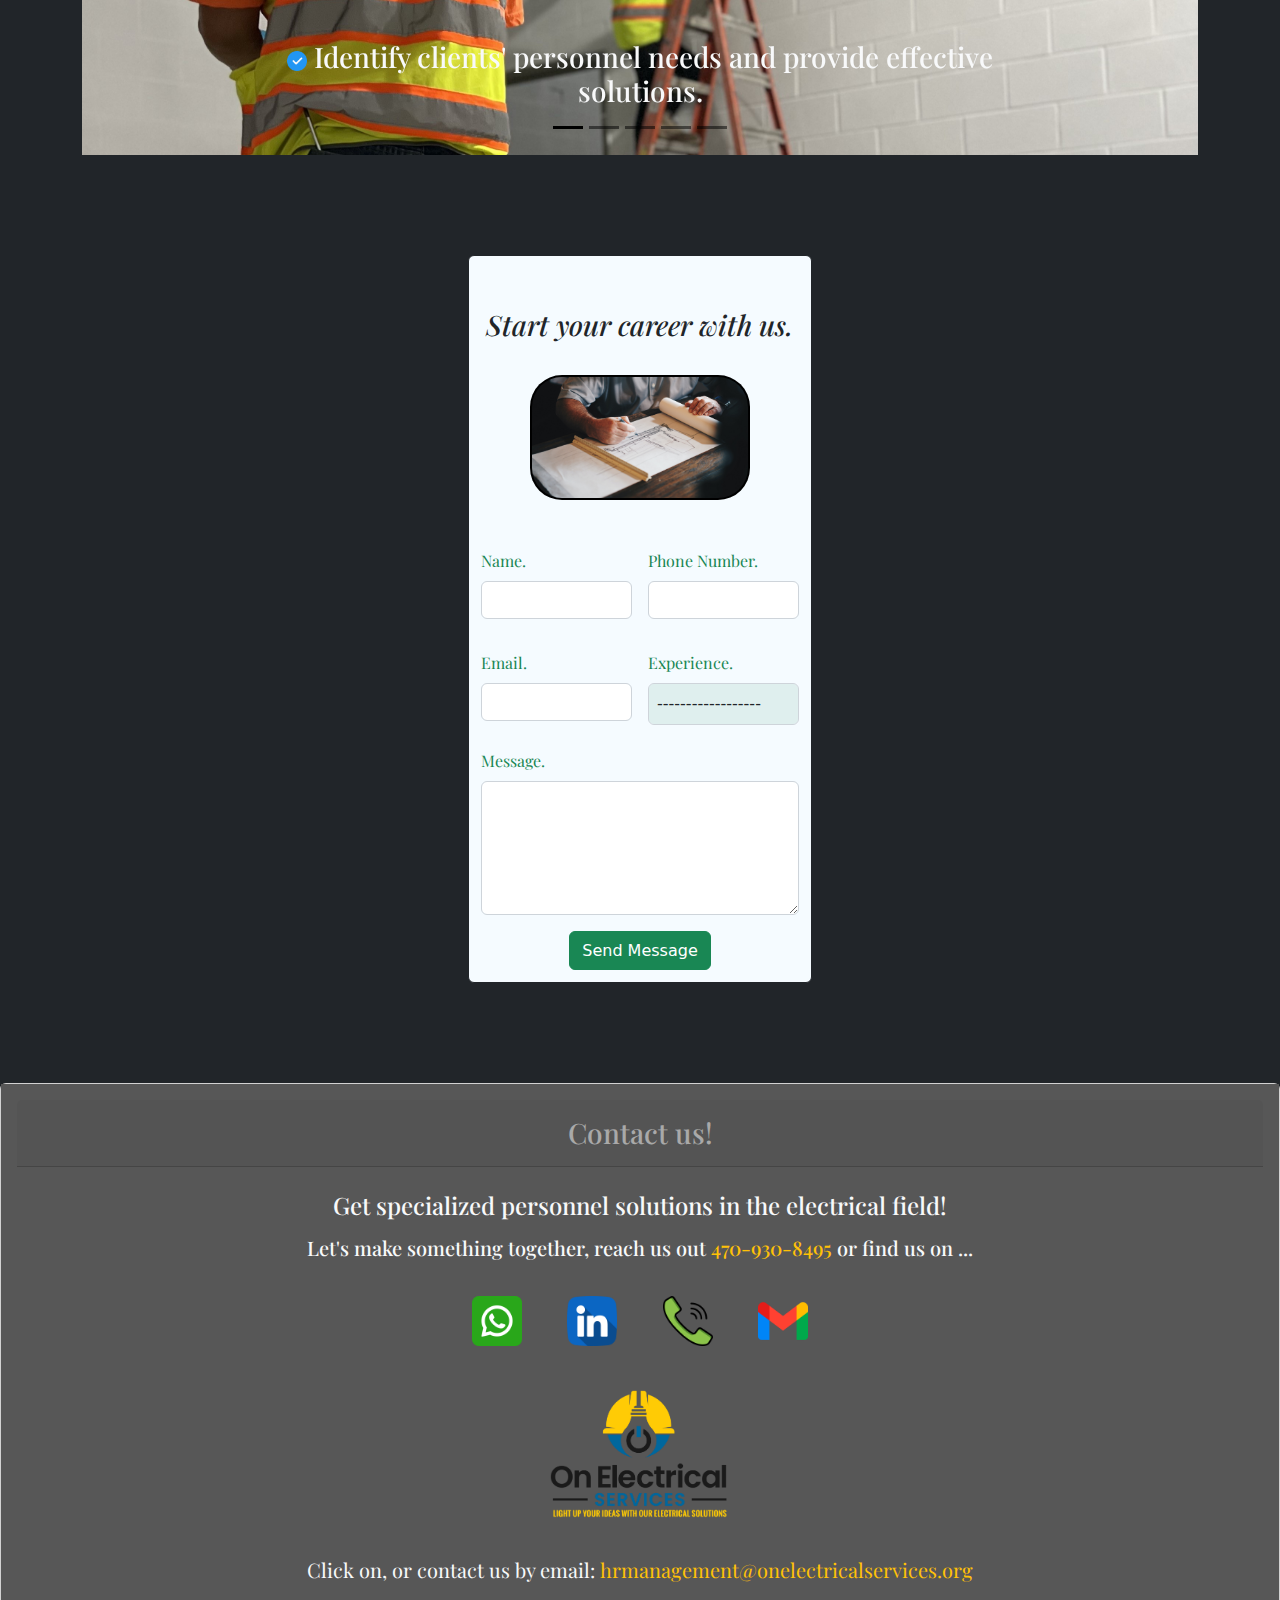
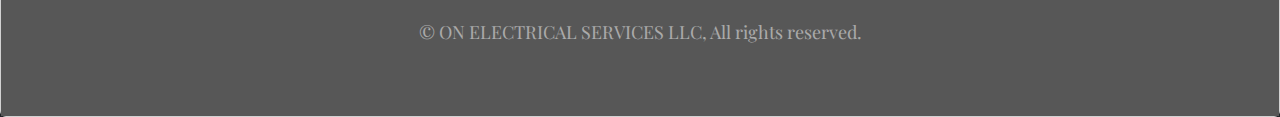
==== commit dbdd5a41: "updating" ====
--- a/index.html
+++ b/index.html
@@ -98,8 +98,8 @@
               <div class="d-flex justify-content-center buttongt">
                 <a href="http://wa.me/14703143594" target="_blank" rel="noopener noreferrer"> <img class="img6 iconw m-4" src="./img-PF/whatsapp.png" alt=""></a>
                 <a href="tel:+14703143594" target="_blank" rel="noopener noreferrer"> <img class="img6 iconw m-3 " src="./img-PF/telefono.png" alt=""></a>
-                <a href="mailto:humanresources@onelectricalsevices.org" target="_blank" rel="noopener noreferrer"> <img class="img6 iconw m-4" src="./img-PF/gmail.png" alt=""></a>
-                <a href="mailto:humanresources@onelectricalsevices.org" target="_blank" rel="noopener noreferrer"> <img class="img6 iconw m-4" src="./img-PF/linkedin.png" alt=""></a>
+                <a href="mailto:hrmanagement@onelectricalservices.org" target="_blank" rel="noopener noreferrer"> <img class="img6 iconw m-4" src="./img-PF/gmail.png" alt=""></a>
+                <a href="mailto:hrmanagement@onelectricalservices.org" target="_blank" rel="noopener noreferrer"> <img class="img6 iconw m-4" src="./img-PF/linkedin.png" alt=""></a>
               </div>
 
             </div>
@@ -469,14 +469,14 @@
                 <a href="http://wa.me/14703143594" target="_blank" rel="noopener noreferrer"> <img class=" imgredsocial imgredresp" src="./img-PF/whatsapp.png" alt=""></a>
                 <a href="http://linkedin.com/in/jairo-hernandez-a55663207" target="_blank" rel="noopener noreferrer"><img class="imgredsocial imgredresp" src="./img-PF/linkedin.png" alt="error de cargue"></a>
                 <a href="tel:+14703143594" target="_blank" rel="noopener noreferrer"> <img class="imgredsocial  imgredresp" src="./img-PF/telefono.png" alt=""></a>
-                <a href="mailto:humanresources@onelectricalsevices.org" target="_blank" rel="noopener noreferrer"> <img class="imgredsocial  imgredresp" src="./img-PF/gmail.png" alt=""></a>
+                <a href="mailto:hrmanagement@onelectricalservices.org" target="_blank" rel="noopener noreferrer"> <img class="imgredsocial  imgredresp" src="./img-PF/gmail.png" alt=""></a>
                 </div>
                 <div class="d-flex justify-content-center m-4 ">
                   <a class="navbar-brand" href="#"><img class="logo2" src="./img-PF/LogoOES.png" alt=""></a>
 
                 </div>
                     <div>
-                        <h5 class="footersubtitle principalFF footersubresp text-center newfont1 text-light ">Click on, or contact us by email: <a href="mailto:humanresources@onelectricalsevices.org"><p class="subtitleresp newfont1 text-warning displine"> humanresources@onelectricalsevices.org</p></a></h5>
+                        <h5 class="footersubtitle principalFF footersubresp text-center newfont1 text-light ">Click on, or contact us by email: <a href="mailto:hrmanagement@onelectricalservices.org"><p class="subtitleresp newfont1 text-warning displine"> hrmanagement@onelectricalservices.org</p></a></h5>
                         <h5 class="footersubtitle1 principalFF footersubresp2 text-center newfont1 text-white-50"> © ON ELECTRICAL SERVICES LLC, All rights reserved. </h5>
 
                     </div>
